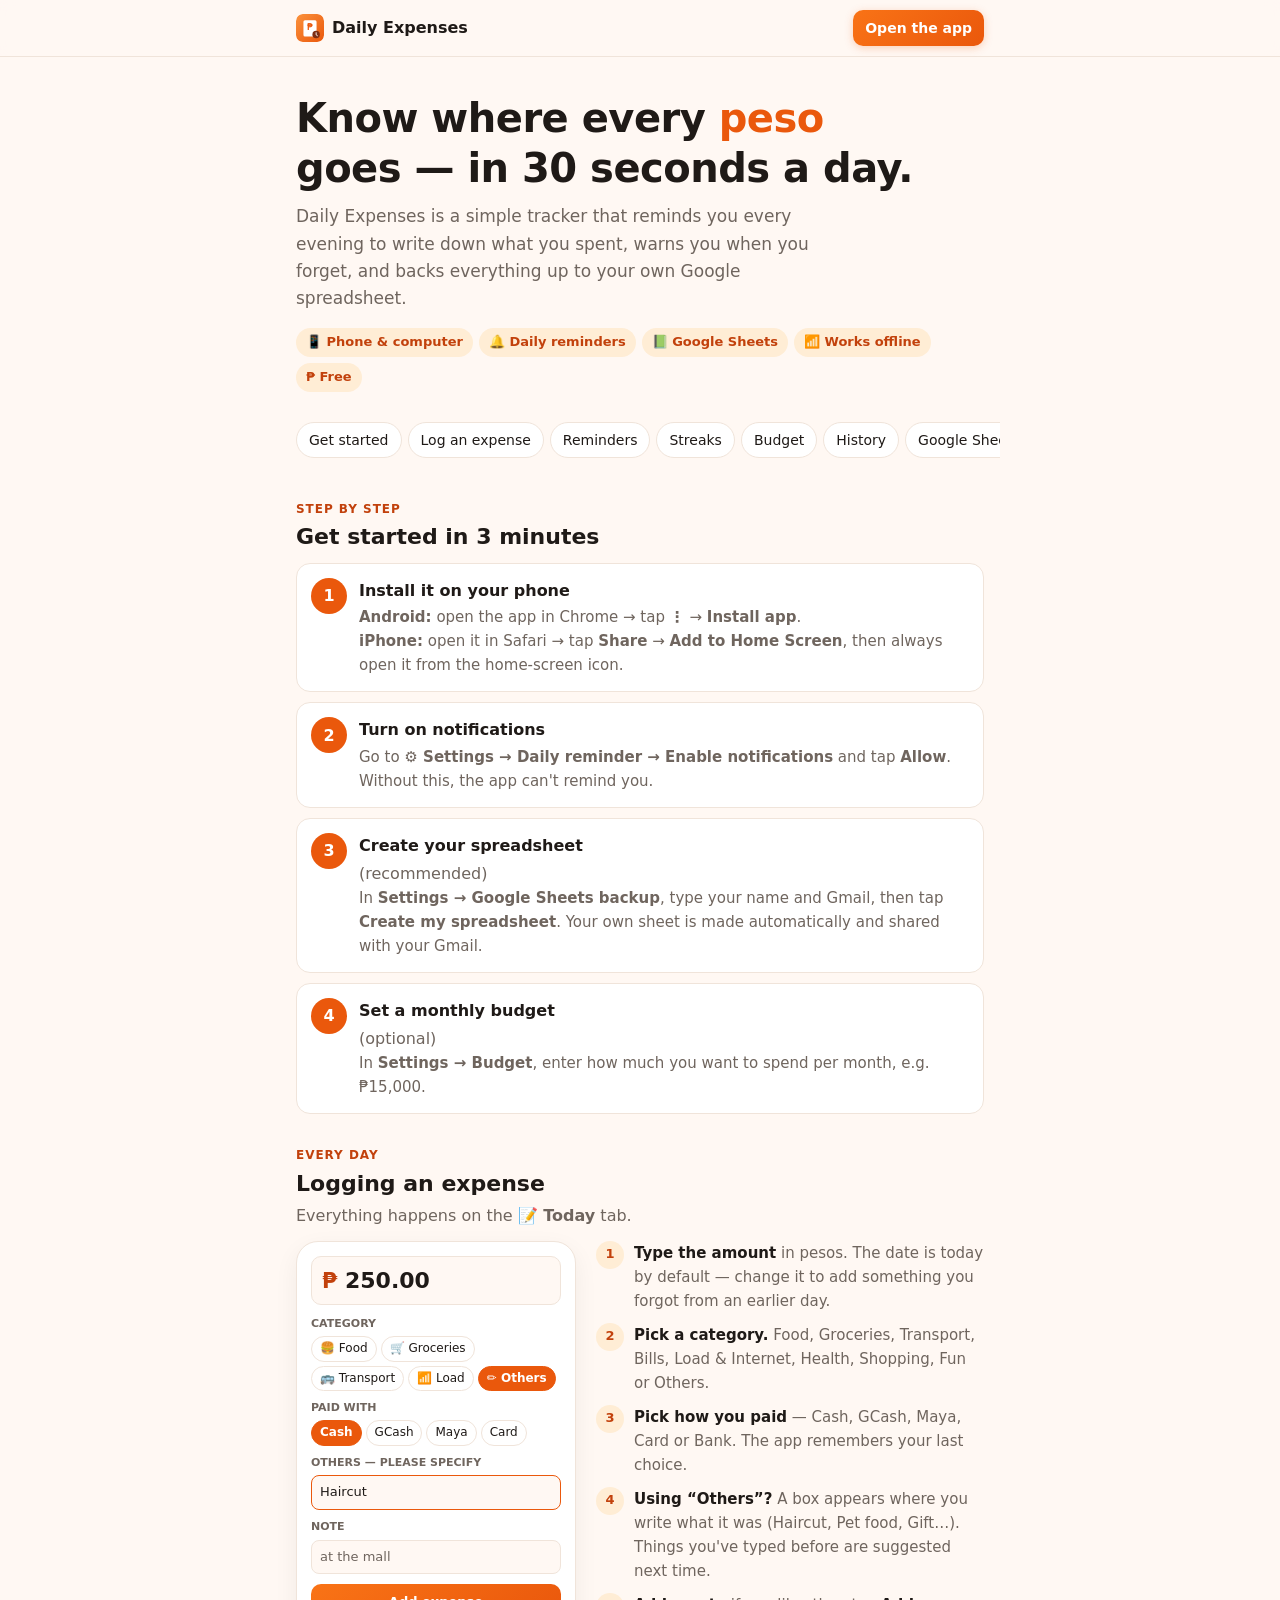
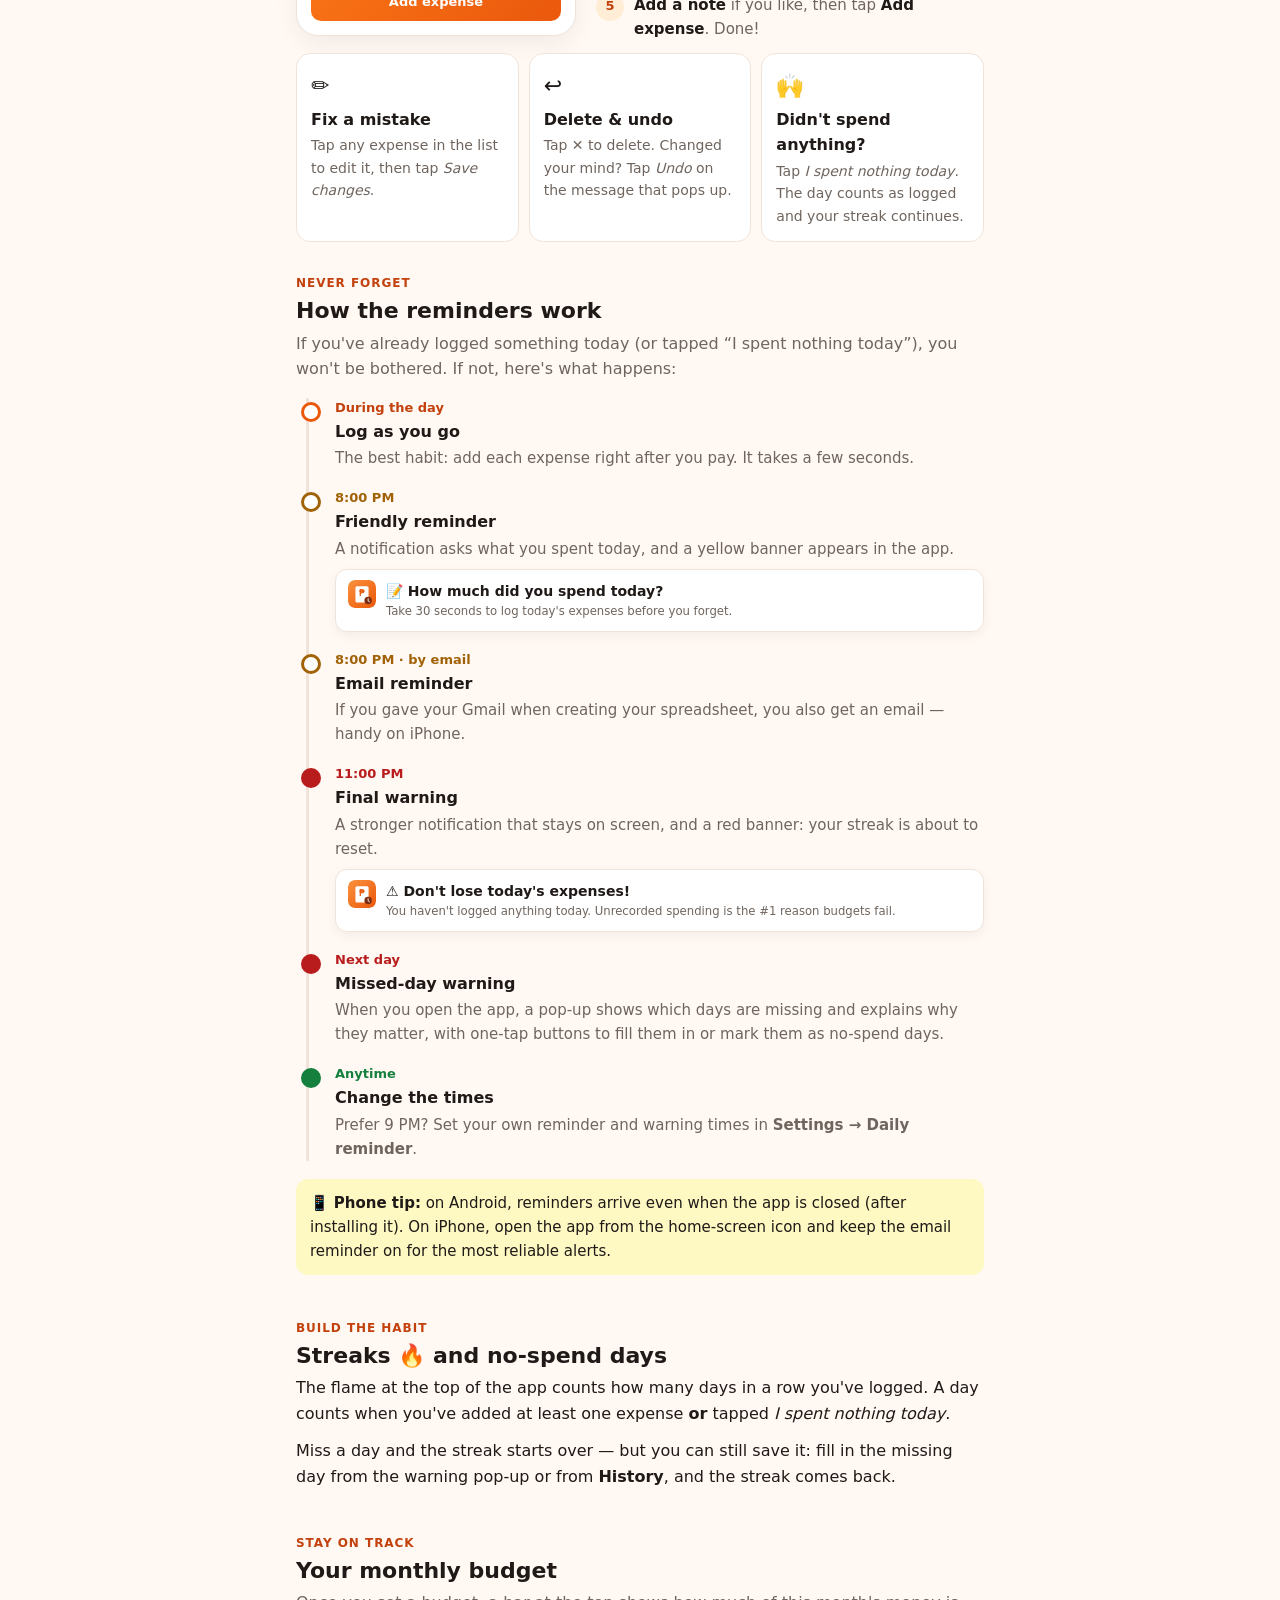
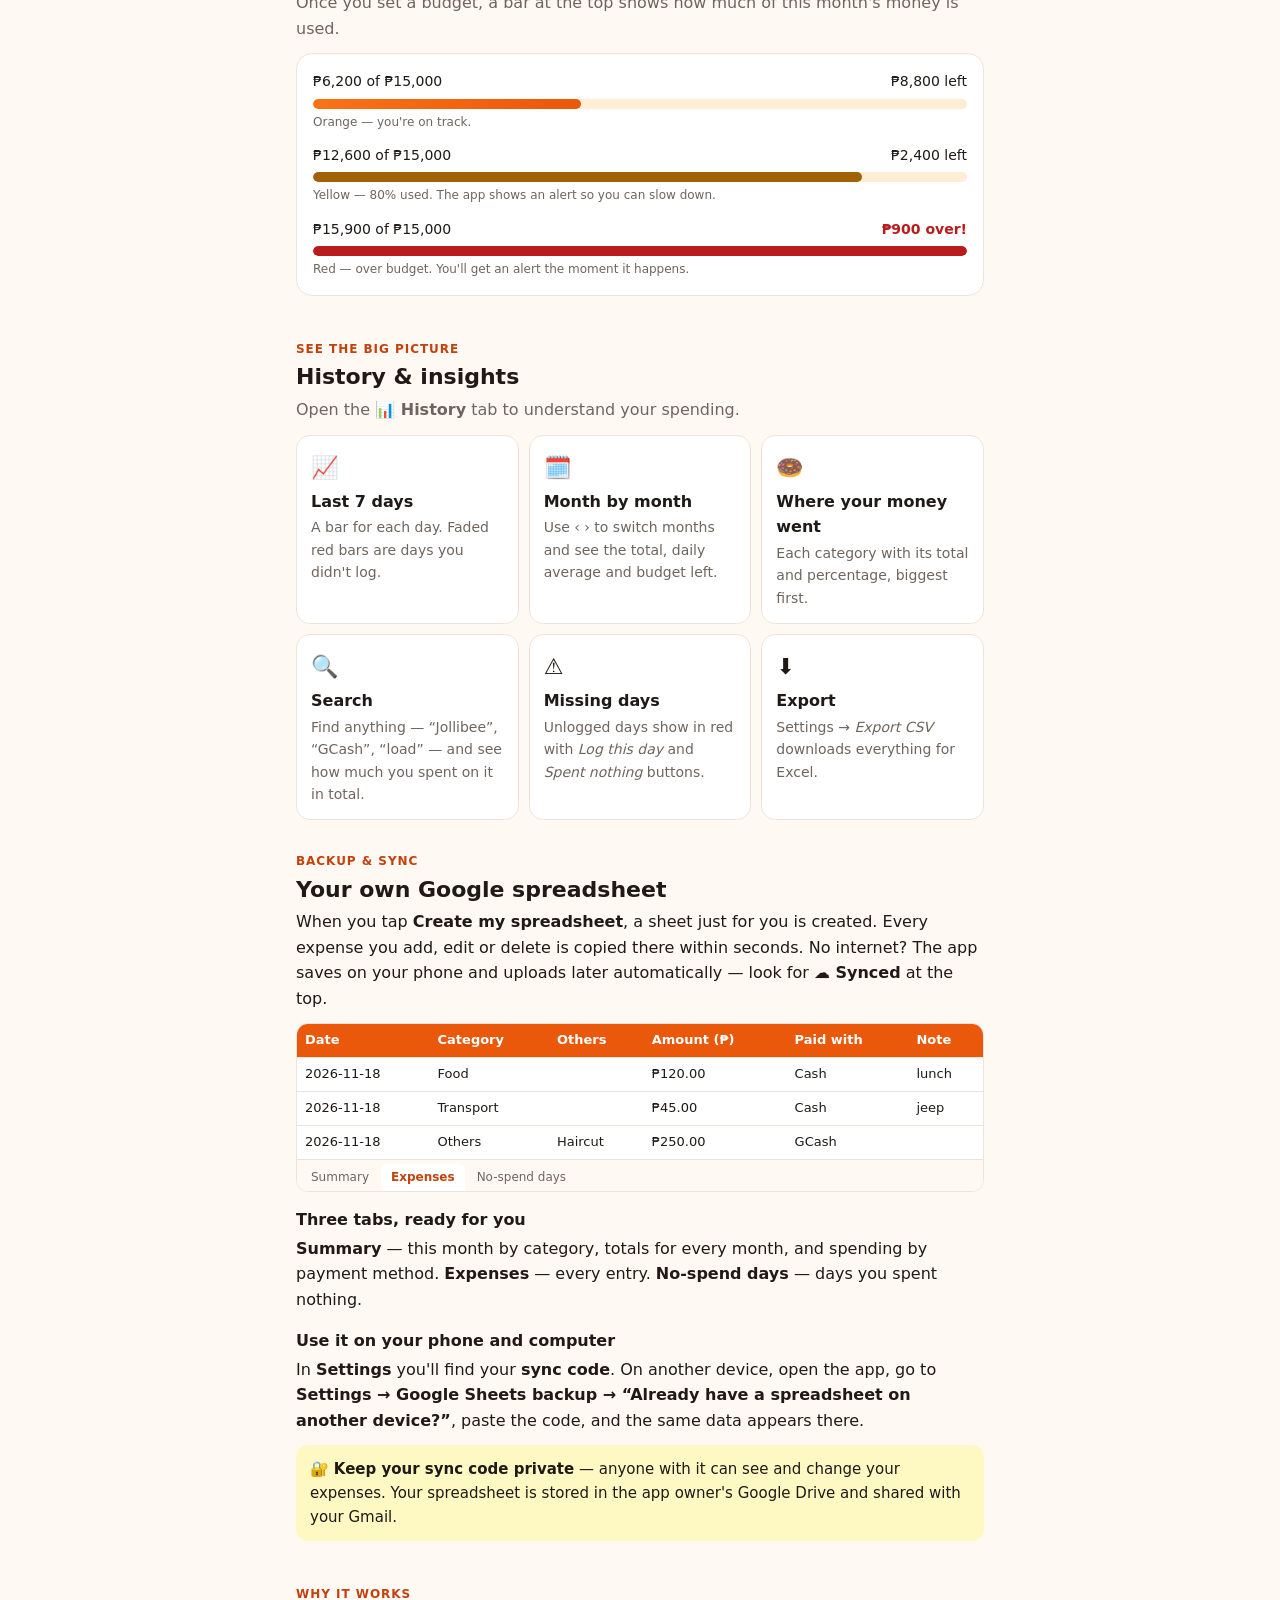
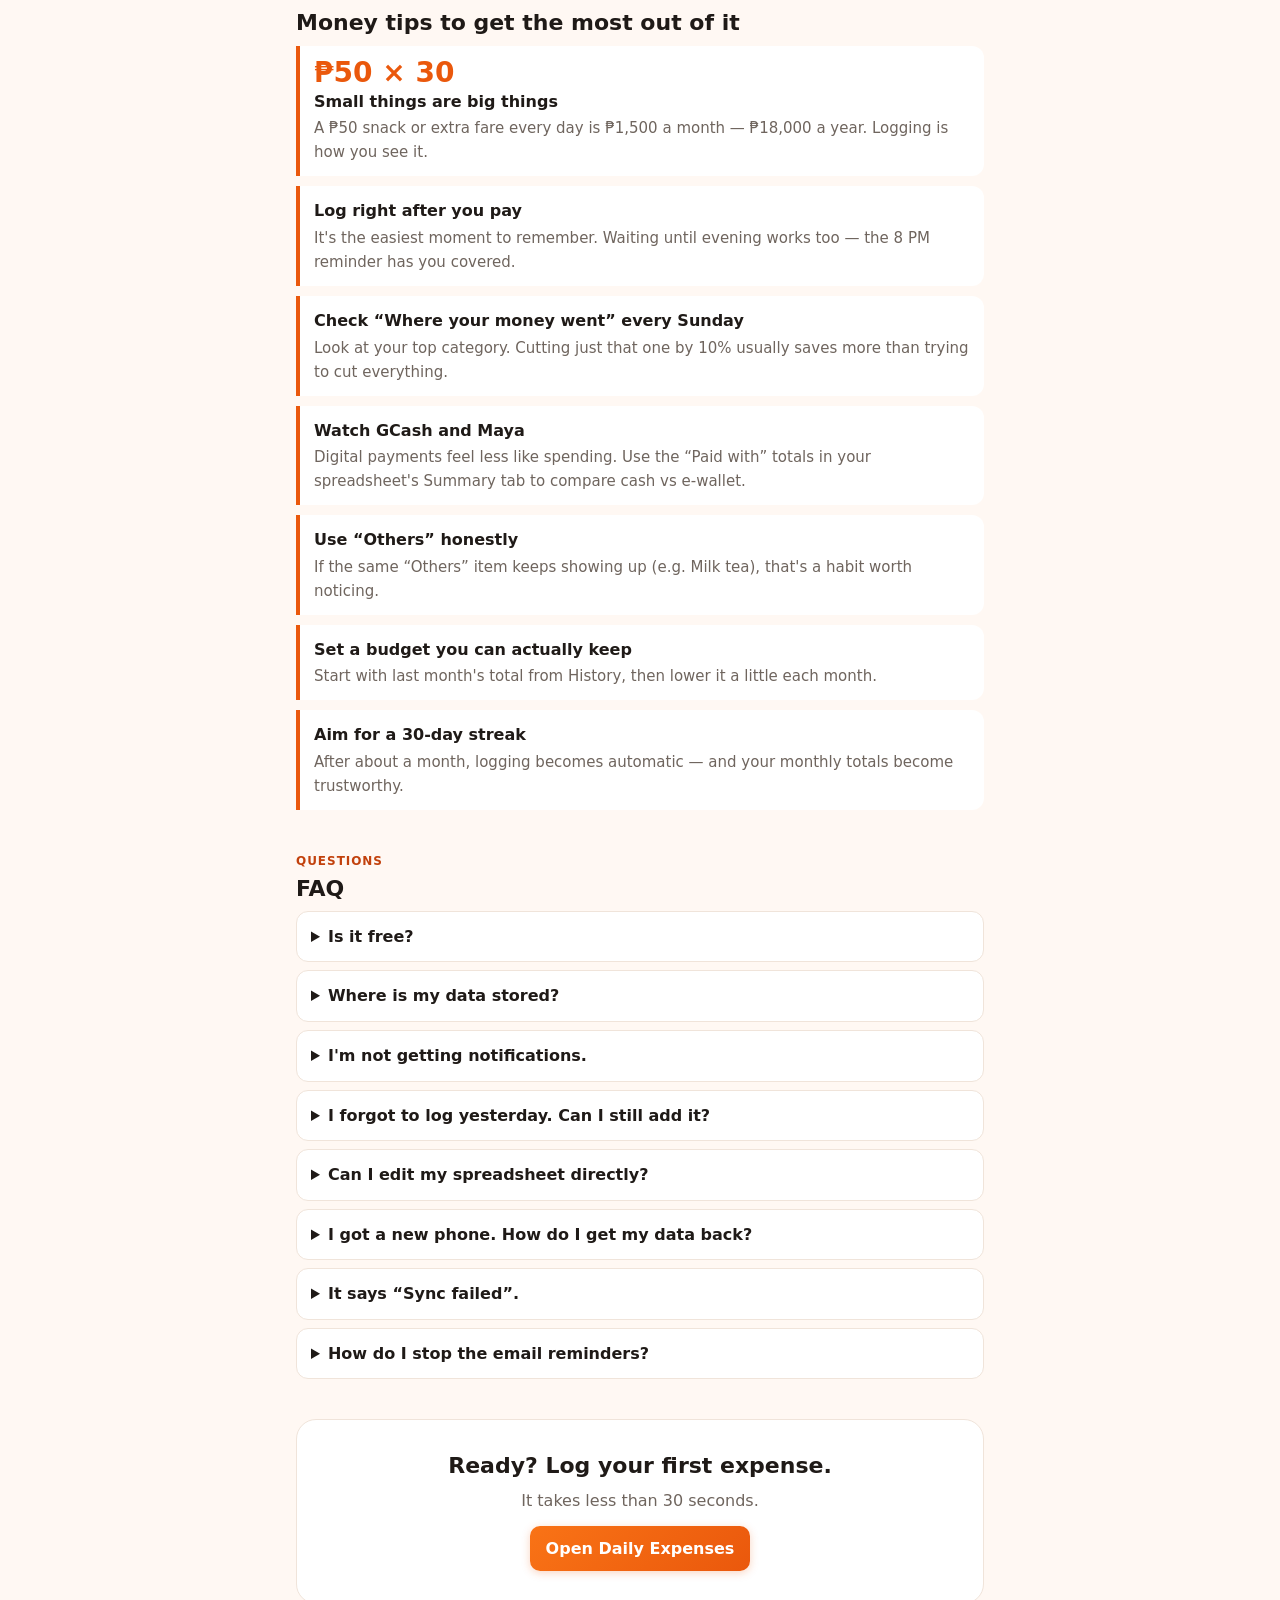
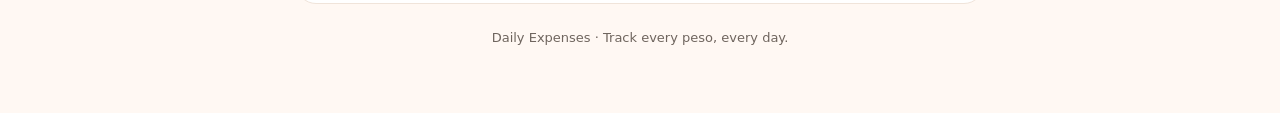
==== guide.html @ 946c248a "Add 'How this app works' guide and link it from the app Co-Authored-By: Claude Opus 5.5 <noreply@ant" ====
<!doctype html>
<html lang="en">
<head>
<meta charset="utf-8">
<meta name="viewport" content="width=device-width, initial-scale=1, viewport-fit=cover">
<meta name="theme-color" content="#ea580c">
<title>How Daily Expenses Works</title>
<meta name="description" content="A simple guide to tracking your daily spending in pesos, with reminders, budgets and Google Sheets backup.">
<link rel="icon" href="icon.svg" type="image/svg+xml">
<link rel="manifest" href="manifest.webmanifest">
<style>
:root {
  --bg: #fff8f3; --card: #ffffff; --text: #1f1a17; --muted: #6f655e; --line: #f0e4da;
  --brand: #ea580c; --brand-2: #f97316; --brand-soft: #ffedd5; --brand-text: #c2410c;
  --warn: #a16207; --warn-soft: #fef9c3; --danger: #b91c1c; --danger-soft: #fee2e2; --ok: #15803d; --ok-soft: #dcfce7;
}
@media (prefers-color-scheme: dark) {
  :root {
    --bg: #15100c; --card: #201913; --text: #f5ede6; --muted: #a8998d; --line: #362a21;
    --brand: #f97316; --brand-2: #fb923c; --brand-soft: #3d2210; --brand-text: #fdba74;
    --warn: #facc15; --warn-soft: #3a300a; --danger: #f87171; --danger-soft: #3b1414; --ok: #4ade80; --ok-soft: #12301c;
  }
}
* { box-sizing: border-box; }
html { scroll-behavior: smooth; }
body { margin: 0; background: var(--bg); color: var(--text); font: 16px/1.6 system-ui, -apple-system, "Segoe UI", Roboto, sans-serif; }
.wrap { max-width: 720px; margin: 0 auto; padding: 0 16px 64px; }
a { color: var(--brand-text); }
h1, h2, h3 { line-height: 1.25; text-wrap: balance; }
h2 { font-size: 22px; margin: 0 0 6px; }
h3 { font-size: 16px; margin: 18px 0 6px; }
p { margin: 0 0 12px; }
.muted { color: var(--muted); }

/* top bar */
.bar { position: sticky; top: 0; z-index: 5; background: color-mix(in srgb, var(--bg) 88%, transparent);
  backdrop-filter: blur(8px); border-bottom: 1px solid var(--line); }
.bar .wrap { display: flex; align-items: center; justify-content: space-between; padding-top: 10px; padding-bottom: 10px; }
.brand { display: flex; align-items: center; gap: 8px; font-weight: 800; text-decoration: none; color: var(--text); }
.brand img { width: 28px; height: 28px; border-radius: 7px; }
.btn { display: inline-block; text-decoration: none; font-weight: 700; border-radius: 10px; padding: 10px 16px;
  background: linear-gradient(135deg, var(--brand-2), var(--brand)); color: #fff; box-shadow: 0 2px 8px rgba(234,88,12,.25); }
.btn.small { padding: 7px 12px; font-size: 14px; }

/* hero */
.hero { padding: 36px 0 12px; }
.hero h1 { font-size: clamp(28px, 7vw, 40px); margin: 0 0 10px; letter-spacing: -0.5px; }
.hero h1 span { color: var(--brand); }
.hero p { font-size: 17px; color: var(--muted); max-width: 560px; }
.pills { display: flex; flex-wrap: wrap; gap: 6px; margin: 16px 0 4px; }
.pill { background: var(--brand-soft); color: var(--brand-text); font-size: 13px; font-weight: 600; padding: 4px 10px; border-radius: 999px; }

/* toc */
.toc { display: flex; gap: 6px; overflow-x: auto; padding: 14px 0; margin: 0 -16px; padding-left: 16px; padding-right: 16px; scrollbar-width: none; }
.toc a { flex: none; text-decoration: none; font-size: 14px; color: var(--text); border: 1px solid var(--line); background: var(--card); padding: 6px 12px; border-radius: 999px; }

section { padding: 28px 0 4px; scroll-margin-top: 60px; }
.eyebrow { font-size: 12px; font-weight: 700; letter-spacing: .08em; text-transform: uppercase; color: var(--brand-text); margin-bottom: 4px; }
.card { background: var(--card); border: 1px solid var(--line); border-radius: 16px; padding: 16px; margin: 12px 0; }

/* steps */
.steps { display: grid; gap: 10px; counter-reset: s; margin-top: 12px; }
.step { display: grid; grid-template-columns: 36px 1fr; gap: 12px; background: var(--card); border: 1px solid var(--line); border-radius: 14px; padding: 14px; }
.step::before { counter-increment: s; content: counter(s); width: 36px; height: 36px; border-radius: 50%; display: grid; place-items: center;
  background: var(--brand); color: #fff; font-weight: 800; }
.step > div > b:first-child { display: block; margin-bottom: 2px; }
.step p { margin: 0; font-size: 15px; color: var(--muted); }

/* phone mock */
.demo { display: grid; grid-template-columns: minmax(0, 280px) 1fr; gap: 20px; align-items: start; margin-top: 12px; }
@media (max-width: 620px) { .demo { grid-template-columns: 1fr; } }
.phone { background: var(--card); border: 1px solid var(--line); border-radius: 22px; padding: 14px; font-size: 13px; box-shadow: 0 8px 24px rgba(0,0,0,.06); }
.phone .amt { font-size: 22px; font-weight: 800; border: 1px solid var(--line); border-radius: 10px; padding: 6px 10px; margin-bottom: 10px; background: var(--bg); }
.phone .amt span { color: var(--brand-text); }
.phone .lbl { font-size: 11px; font-weight: 700; color: var(--muted); margin: 8px 0 4px; }
.chips { display: flex; flex-wrap: wrap; gap: 4px; }
.chip { border: 1px solid var(--line); border-radius: 999px; padding: 2px 8px; font-size: 12px; }
.chip.on { background: var(--brand); color: #fff; border-color: var(--brand); font-weight: 600; }
.phone .field { border: 1px solid var(--brand); border-radius: 8px; padding: 6px 8px; background: var(--bg); }
.phone .field.plain { border-color: var(--line); color: var(--muted); }
.phone .add { margin-top: 10px; text-align: center; border-radius: 10px; padding: 8px; color: #fff; font-weight: 700;
  background: linear-gradient(135deg, var(--brand-2), var(--brand)); }
.callouts { display: grid; gap: 10px; }
.callout { display: grid; grid-template-columns: 28px 1fr; gap: 10px; font-size: 15px; }
.callout .n { width: 28px; height: 28px; border-radius: 50%; background: var(--brand-soft); color: var(--brand-text); font-weight: 800; display: grid; place-items: center; font-size: 13px; }
.callout p { margin: 0; color: var(--muted); }
.callout b { color: var(--text); }

/* timeline */
.timeline { position: relative; margin: 16px 0 0 10px; padding-left: 26px; border-left: 3px solid var(--line); }
.tl { position: relative; margin-bottom: 18px; }
.tl::before { content: ""; position: absolute; left: -34px; top: 4px; width: 14px; height: 14px; border-radius: 50%; background: var(--card); border: 3px solid var(--brand); }
.tl.warn::before { border-color: var(--warn); }
.tl.danger::before { border-color: var(--danger); background: var(--danger); }
.tl.ok::before { border-color: var(--ok); background: var(--ok); }
.tl .time { font-size: 13px; font-weight: 800; color: var(--brand-text); }
.tl.warn .time { color: var(--warn); } .tl.danger .time { color: var(--danger); } .tl.ok .time { color: var(--ok); }
.tl > b { display: block; }
.tl p { margin: 2px 0 0; font-size: 15px; color: var(--muted); }
.notif { margin-top: 8px; background: var(--card); border: 1px solid var(--line); border-radius: 12px; padding: 10px 12px; font-size: 14px; display: grid; grid-template-columns: 28px 1fr; gap: 10px; box-shadow: 0 4px 12px rgba(0,0,0,.05); }
.notif img { width: 28px; height: 28px; border-radius: 7px; }
.notif small { color: var(--muted); display: block; }

/* feature grid */
.grid { display: grid; grid-template-columns: repeat(auto-fit, minmax(200px, 1fr)); gap: 10px; margin-top: 12px; }
.feat { background: var(--card); border: 1px solid var(--line); border-radius: 14px; padding: 14px; }
.feat .ic { font-size: 22px; }
.feat > b { display: block; margin: 4px 0 2px; }
.feat p { margin: 0; font-size: 14px; color: var(--muted); }

/* budget meter */
.meter { height: 10px; background: var(--brand-soft); border-radius: 999px; overflow: hidden; margin: 6px 0 4px; }
.meter i { display: block; height: 100%; border-radius: 999px; }
.mrow { font-size: 14px; display: flex; justify-content: space-between; }
.mrow + .meter + .mcap { font-size: 12px; color: var(--muted); margin-bottom: 12px; }

/* sheets */
.sheet { border: 1px solid var(--line); border-radius: 12px; overflow: hidden; font-size: 13px; background: var(--card); margin-top: 12px; }
.sheet table { width: 100%; border-collapse: collapse; }
.sheet th { background: var(--brand); color: #fff; text-align: left; padding: 6px 8px; font-weight: 700; }
.sheet td { border-top: 1px solid var(--line); padding: 6px 8px; font-variant-numeric: tabular-nums; }
.sheet .tabs { display: flex; gap: 2px; background: var(--bg); padding: 4px 4px 0; border-top: 1px solid var(--line); }
.sheet .tabs span { padding: 4px 10px; font-size: 12px; border-radius: 6px 6px 0 0; color: var(--muted); }
.sheet .tabs span.on { background: var(--card); color: var(--brand-text); font-weight: 700; }
.scroll { overflow-x: auto; }

/* insights */
.insight { border-left: 4px solid var(--brand); background: var(--card); border-radius: 0 12px 12px 0; padding: 12px 14px; margin: 10px 0; }
.insight > b { display: block; }
.insight p { margin: 2px 0 0; color: var(--muted); font-size: 15px; }
.stat { font-size: 28px; font-weight: 800; color: var(--brand); line-height: 1.1; }

/* faq */
details { background: var(--card); border: 1px solid var(--line); border-radius: 12px; padding: 12px 14px; margin: 8px 0; }
summary { cursor: pointer; font-weight: 600; }
details p { margin: 8px 0 0; color: var(--muted); font-size: 15px; }

.note { background: var(--warn-soft); color: var(--text); border-radius: 12px; padding: 12px 14px; font-size: 15px; margin: 12px 0; }
.cta { text-align: center; padding: 32px 16px; margin-top: 28px; background: var(--card); border: 1px solid var(--line); border-radius: 20px; }
.cta h2 { margin-bottom: 8px; }
footer { text-align: center; font-size: 13px; color: var(--muted); padding-top: 24px; }
</style>
</head>
<body>

<div class="bar"><div class="wrap">
  <a class="brand" href="./"><img src="icon.svg" alt="">Daily Expenses</a>
  <a class="btn small" href="./">Open the app</a>
</div></div>

<main class="wrap">
  <div class="hero">
    <h1>Know where every <span>peso</span> goes — in 30 seconds a day.</h1>
    <p>Daily Expenses is a simple tracker that reminds you every evening to write down what you spent, warns you when you forget, and backs everything up to your own Google spreadsheet.</p>
    <div class="pills"><span class="pill">📱 Phone &amp; computer</span><span class="pill">🔔 Daily reminders</span><span class="pill">📗 Google Sheets</span><span class="pill">📶 Works offline</span><span class="pill">₱ Free</span></div>
  </div>

  <nav class="toc" aria-label="On this page">
    <a href="#start">Get started</a><a href="#log">Log an expense</a><a href="#reminders">Reminders</a>
    <a href="#streak">Streaks</a><a href="#budget">Budget</a><a href="#history">History</a>
    <a href="#sheets">Google Sheets</a><a href="#insights">Money tips</a><a href="#faq">FAQ</a>
  </nav>

  <!-- START -->
  <section id="start">
    <div class="eyebrow">Step by step</div>
    <h2>Get started in 3 minutes</h2>
    <div class="steps">
      <div class="step"><div><b>Install it on your phone</b>
        <p><b>Android:</b> open the app in Chrome → tap <b>⋮</b> → <b>Install app</b>.<br>
        <b>iPhone:</b> open it in Safari → tap <b>Share</b> → <b>Add to Home Screen</b>, then always open it from the home-screen icon.</p></div></div>
      <div class="step"><div><b>Turn on notifications</b>
        <p>Go to <b>⚙️ Settings → Daily reminder → Enable notifications</b> and tap <b>Allow</b>. Without this, the app can't remind you.</p></div></div>
      <div class="step"><div><b>Create your spreadsheet</b> <span class="muted">(recommended)</span>
        <p>In <b>Settings → Google Sheets backup</b>, type your name and Gmail, then tap <b>Create my spreadsheet</b>. Your own sheet is made automatically and shared with your Gmail.</p></div></div>
      <div class="step"><div><b>Set a monthly budget</b> <span class="muted">(optional)</span>
        <p>In <b>Settings → Budget</b>, enter how much you want to spend per month, e.g. ₱15,000.</p></div></div>
    </div>
  </section>

  <!-- LOG -->
  <section id="log">
    <div class="eyebrow">Every day</div>
    <h2>Logging an expense</h2>
    <p class="muted">Everything happens on the <b>📝 Today</b> tab.</p>
    <div class="demo">
      <div class="phone" aria-hidden="true">
        <div class="amt"><span>₱</span> 250.00</div>
        <div class="lbl">CATEGORY</div>
        <div class="chips"><span class="chip">🍔 Food</span><span class="chip">🛒 Groceries</span><span class="chip">🚌 Transport</span><span class="chip">📶 Load</span><span class="chip on">✏️ Others</span></div>
        <div class="lbl">PAID WITH</div>
        <div class="chips"><span class="chip on">Cash</span><span class="chip">GCash</span><span class="chip">Maya</span><span class="chip">Card</span></div>
        <div class="lbl">OTHERS — PLEASE SPECIFY</div>
        <div class="field">Haircut</div>
        <div class="lbl">NOTE</div>
        <div class="field plain">at the mall</div>
        <div class="add">Add expense</div>
      </div>
      <div class="callouts">
        <div class="callout"><span class="n">1</span><p><b>Type the amount</b> in pesos. The date is today by default — change it to add something you forgot from an earlier day.</p></div>
        <div class="callout"><span class="n">2</span><p><b>Pick a category.</b> Food, Groceries, Transport, Bills, Load &amp; Internet, Health, Shopping, Fun or Others.</p></div>
        <div class="callout"><span class="n">3</span><p><b>Pick how you paid</b> — Cash, GCash, Maya, Card or Bank. The app remembers your last choice.</p></div>
        <div class="callout"><span class="n">4</span><p><b>Using “Others”?</b> A box appears where you write what it was (Haircut, Pet food, Gift…). Things you've typed before are suggested next time.</p></div>
        <div class="callout"><span class="n">5</span><p><b>Add a note</b> if you like, then tap <b>Add expense</b>. Done!</p></div>
      </div>
    </div>
    <div class="grid">
      <div class="feat"><div class="ic">✏️</div><b>Fix a mistake</b><p>Tap any expense in the list to edit it, then tap <i>Save changes</i>.</p></div>
      <div class="feat"><div class="ic">↩️</div><b>Delete &amp; undo</b><p>Tap ✕ to delete. Changed your mind? Tap <i>Undo</i> on the message that pops up.</p></div>
      <div class="feat"><div class="ic">🙌</div><b>Didn't spend anything?</b><p>Tap <i>I spent nothing today</i>. The day counts as logged and your streak continues.</p></div>
    </div>
  </section>

  <!-- REMINDERS -->
  <section id="reminders">
    <div class="eyebrow">Never forget</div>
    <h2>How the reminders work</h2>
    <p class="muted">If you've already logged something today (or tapped “I spent nothing today”), you won't be bothered. If not, here's what happens:</p>
    <div class="timeline">
      <div class="tl"><div class="time">During the day</div><b>Log as you go</b><p>The best habit: add each expense right after you pay. It takes a few seconds.</p></div>
      <div class="tl warn"><div class="time">8:00 PM</div><b>Friendly reminder</b><p>A notification asks what you spent today, and a yellow banner appears in the app.</p>
        <div class="notif"><img src="icon.svg" alt=""><div><b>📝 How much did you spend today?</b><small>Take 30 seconds to log today's expenses before you forget.</small></div></div></div>
      <div class="tl warn"><div class="time">8:00 PM · by email</div><b>Email reminder</b><p>If you gave your Gmail when creating your spreadsheet, you also get an email — handy on iPhone.</p></div>
      <div class="tl danger"><div class="time">11:00 PM</div><b>Final warning</b><p>A stronger notification that stays on screen, and a red banner: your streak is about to reset.</p>
        <div class="notif"><img src="icon.svg" alt=""><div><b>⚠️ Don't lose today's expenses!</b><small>You haven't logged anything today. Unrecorded spending is the #1 reason budgets fail.</small></div></div></div>
      <div class="tl danger"><div class="time">Next day</div><b>Missed-day warning</b><p>When you open the app, a pop-up shows which days are missing and explains why they matter, with one-tap buttons to fill them in or mark them as no-spend days.</p></div>
      <div class="tl ok"><div class="time">Anytime</div><b>Change the times</b><p>Prefer 9 PM? Set your own reminder and warning times in <b>Settings → Daily reminder</b>.</p></div>
    </div>
    <div class="note">📱 <b>Phone tip:</b> on Android, reminders arrive even when the app is closed (after installing it). On iPhone, open the app from the home-screen icon and keep the email reminder on for the most reliable alerts.</div>
  </section>

  <!-- STREAK -->
  <section id="streak">
    <div class="eyebrow">Build the habit</div>
    <h2>Streaks 🔥 and no-spend days</h2>
    <p>The flame at the top of the app counts how many days in a row you've logged. A day counts when you've added at least one expense <b>or</b> tapped <i>I spent nothing today</i>.</p>
    <p>Miss a day and the streak starts over — but you can still save it: fill in the missing day from the warning pop-up or from <b>History</b>, and the streak comes back.</p>
  </section>

  <!-- BUDGET -->
  <section id="budget">
    <div class="eyebrow">Stay on track</div>
    <h2>Your monthly budget</h2>
    <p class="muted">Once you set a budget, a bar at the top shows how much of this month's money is used.</p>
    <div class="card">
      <div class="mrow"><span>₱6,200 of ₱15,000</span><span>₱8,800 left</span></div>
      <div class="meter"><i style="width:41%;background:linear-gradient(90deg,var(--brand-2),var(--brand))"></i></div>
      <div class="mcap">Orange — you're on track.</div>
      <div class="mrow"><span>₱12,600 of ₱15,000</span><span>₱2,400 left</span></div>
      <div class="meter"><i style="width:84%;background:var(--warn)"></i></div>
      <div class="mcap">Yellow — 80% used. The app shows an alert so you can slow down.</div>
      <div class="mrow"><span>₱15,900 of ₱15,000</span><span style="color:var(--danger);font-weight:700">₱900 over!</span></div>
      <div class="meter"><i style="width:100%;background:var(--danger)"></i></div>
      <div class="mcap" style="margin-bottom:0">Red — over budget. You'll get an alert the moment it happens.</div>
    </div>
  </section>

  <!-- HISTORY -->
  <section id="history">
    <div class="eyebrow">See the big picture</div>
    <h2>History &amp; insights</h2>
    <p class="muted">Open the <b>📊 History</b> tab to understand your spending.</p>
    <div class="grid">
      <div class="feat"><div class="ic">📈</div><b>Last 7 days</b><p>A bar for each day. Faded red bars are days you didn't log.</p></div>
      <div class="feat"><div class="ic">🗓️</div><b>Month by month</b><p>Use ‹ › to switch months and see the total, daily average and budget left.</p></div>
      <div class="feat"><div class="ic">🍩</div><b>Where your money went</b><p>Each category with its total and percentage, biggest first.</p></div>
      <div class="feat"><div class="ic">🔍</div><b>Search</b><p>Find anything — “Jollibee”, “GCash”, “load” — and see how much you spent on it in total.</p></div>
      <div class="feat"><div class="ic">⚠️</div><b>Missing days</b><p>Unlogged days show in red with <i>Log this day</i> and <i>Spent nothing</i> buttons.</p></div>
      <div class="feat"><div class="ic">⬇️</div><b>Export</b><p>Settings → <i>Export CSV</i> downloads everything for Excel.</p></div>
    </div>
  </section>

  <!-- SHEETS -->
  <section id="sheets">
    <div class="eyebrow">Backup &amp; sync</div>
    <h2>Your own Google spreadsheet</h2>
    <p>When you tap <b>Create my spreadsheet</b>, a sheet just for you is created. Every expense you add, edit or delete is copied there within seconds. No internet? The app saves on your phone and uploads later automatically — look for <b>☁️ Synced</b> at the top.</p>
    <div class="sheet scroll" aria-hidden="true">
      <table>
        <tr><th>Date</th><th>Category</th><th>Others</th><th>Amount (₱)</th><th>Paid with</th><th>Note</th></tr>
        <tr><td>2026-11-18</td><td>Food</td><td></td><td>₱120.00</td><td>Cash</td><td>lunch</td></tr>
        <tr><td>2026-11-18</td><td>Transport</td><td></td><td>₱45.00</td><td>Cash</td><td>jeep</td></tr>
        <tr><td>2026-11-18</td><td>Others</td><td>Haircut</td><td>₱250.00</td><td>GCash</td><td></td></tr>
      </table>
      <div class="tabs"><span>Summary</span><span class="on">Expenses</span><span>No-spend days</span></div>
    </div>
    <h3>Three tabs, ready for you</h3>
    <p><b>Summary</b> — this month by category, totals for every month, and spending by payment method. <b>Expenses</b> — every entry. <b>No-spend days</b> — days you spent nothing.</p>
    <h3>Use it on your phone and computer</h3>
    <p>In <b>Settings</b> you'll find your <b>sync code</b>. On another device, open the app, go to <b>Settings → Google Sheets backup → “Already have a spreadsheet on another device?”</b>, paste the code, and the same data appears there.</p>
    <div class="note">🔐 <b>Keep your sync code private</b> — anyone with it can see and change your expenses. Your spreadsheet is stored in the app owner's Google Drive and shared with your Gmail.</div>
  </section>

  <!-- INSIGHTS -->
  <section id="insights">
    <div class="eyebrow">Why it works</div>
    <h2>Money tips to get the most out of it</h2>
    <div class="insight"><div class="stat">₱50 × 30</div><b>Small things are big things</b><p>A ₱50 snack or extra fare every day is ₱1,500 a month — ₱18,000 a year. Logging is how you see it.</p></div>
    <div class="insight"><b>Log right after you pay</b><p>It's the easiest moment to remember. Waiting until evening works too — the 8 PM reminder has you covered.</p></div>
    <div class="insight"><b>Check “Where your money went” every Sunday</b><p>Look at your top category. Cutting just that one by 10% usually saves more than trying to cut everything.</p></div>
    <div class="insight"><b>Watch GCash and Maya</b><p>Digital payments feel less like spending. Use the “Paid with” totals in your spreadsheet's Summary tab to compare cash vs e-wallet.</p></div>
    <div class="insight"><b>Use “Others” honestly</b><p>If the same “Others” item keeps showing up (e.g. Milk tea), that's a habit worth noticing.</p></div>
    <div class="insight"><b>Set a budget you can actually keep</b><p>Start with last month's total from History, then lower it a little each month.</p></div>
    <div class="insight"><b>Aim for a 30-day streak</b><p>After about a month, logging becomes automatic — and your monthly totals become trustworthy.</p></div>
  </section>

  <!-- FAQ -->
  <section id="faq">
    <div class="eyebrow">Questions</div>
    <h2>FAQ</h2>
    <details><summary>Is it free?</summary><p>Yes. There are no ads and no payments.</p></details>
    <details><summary>Where is my data stored?</summary><p>On your phone, inside the app. If you create a spreadsheet, a copy is also saved in Google Sheets (in the app owner's Google Drive, shared with your Gmail). Nothing is sold or shared with anyone else.</p></details>
    <details><summary>I'm not getting notifications.</summary><p>Check that you tapped <i>Enable notifications</i> in Settings and allowed them. On iPhone, notifications only work when the app is added to the Home Screen and opened from there. Also check your phone isn't in Do Not Disturb or battery-saver mode. Use <i>Send a test notification</i> in Settings to check.</p></details>
    <details><summary>I forgot to log yesterday. Can I still add it?</summary><p>Yes. Change the date above the category list before tapping <i>Add expense</i>, or tap <i>Log this day</i> in History or in the missed-day pop-up.</p></details>
    <details><summary>Can I edit my spreadsheet directly?</summary><p>Yes. Changes you make in the Expenses tab come back into the app the next time it syncs. Don't delete the hidden first column (ID) — it keeps the app and the sheet matched.</p></details>
    <details><summary>I got a new phone. How do I get my data back?</summary><p>Install the app on the new phone, go to Settings → Google Sheets backup → “Already have a spreadsheet on another device?”, and enter your sync code. Tip: save your sync code somewhere safe, e.g. in your notes.</p></details>
    <details><summary>It says “Sync failed”.</summary><p>Usually it's just no internet. Your entries are safe on your phone and will upload automatically when you're back online. You can also tap <i>Sync now</i> in Settings.</p></details>
    <details><summary>How do I stop the email reminders?</summary><p>Settings → Google Sheets backup → untick “Email me at 8 PM if I haven't logged that day”.</p></details>
  </section>

  <div class="cta">
    <h2>Ready? Log your first expense.</h2>
    <p class="muted">It takes less than 30 seconds.</p>
    <a class="btn" href="./">Open Daily Expenses</a>
  </div>

  <footer>Daily Expenses · Track every peso, every day.</footer>
</main>
</body>
</html>
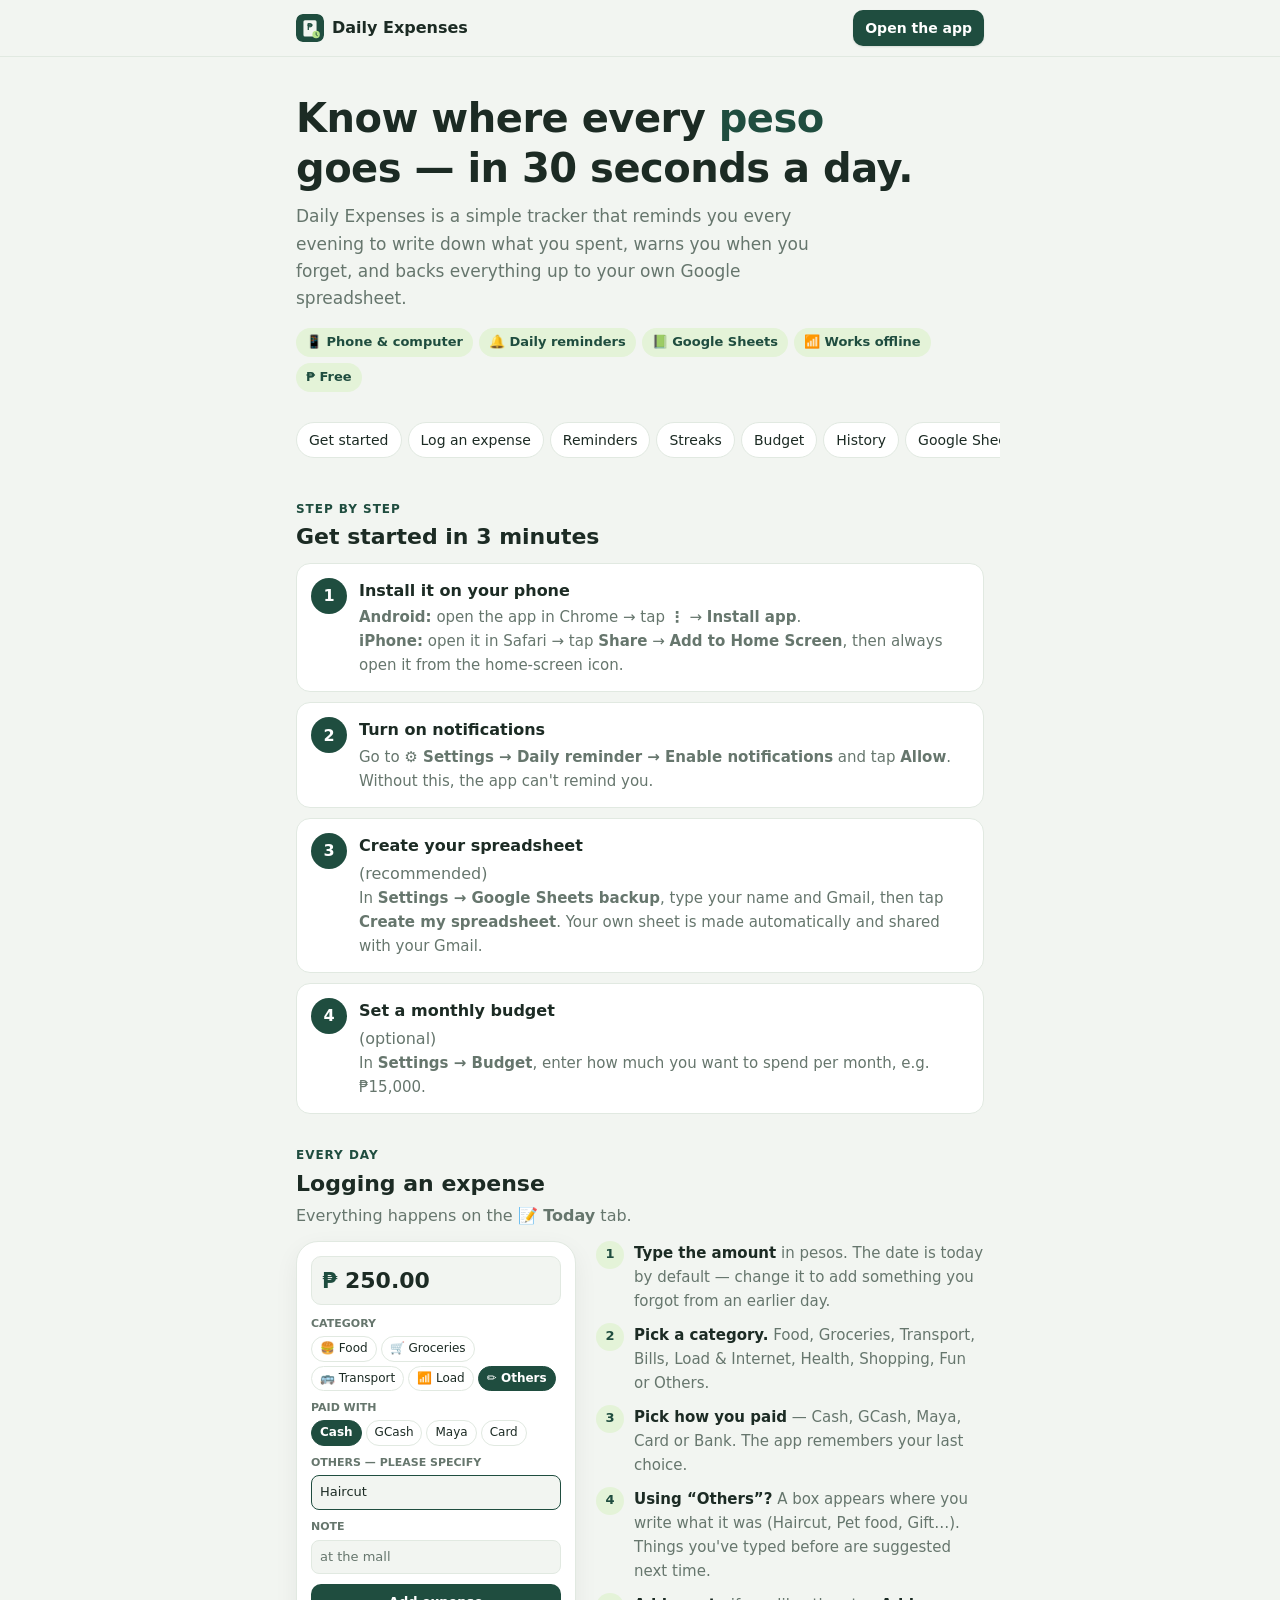
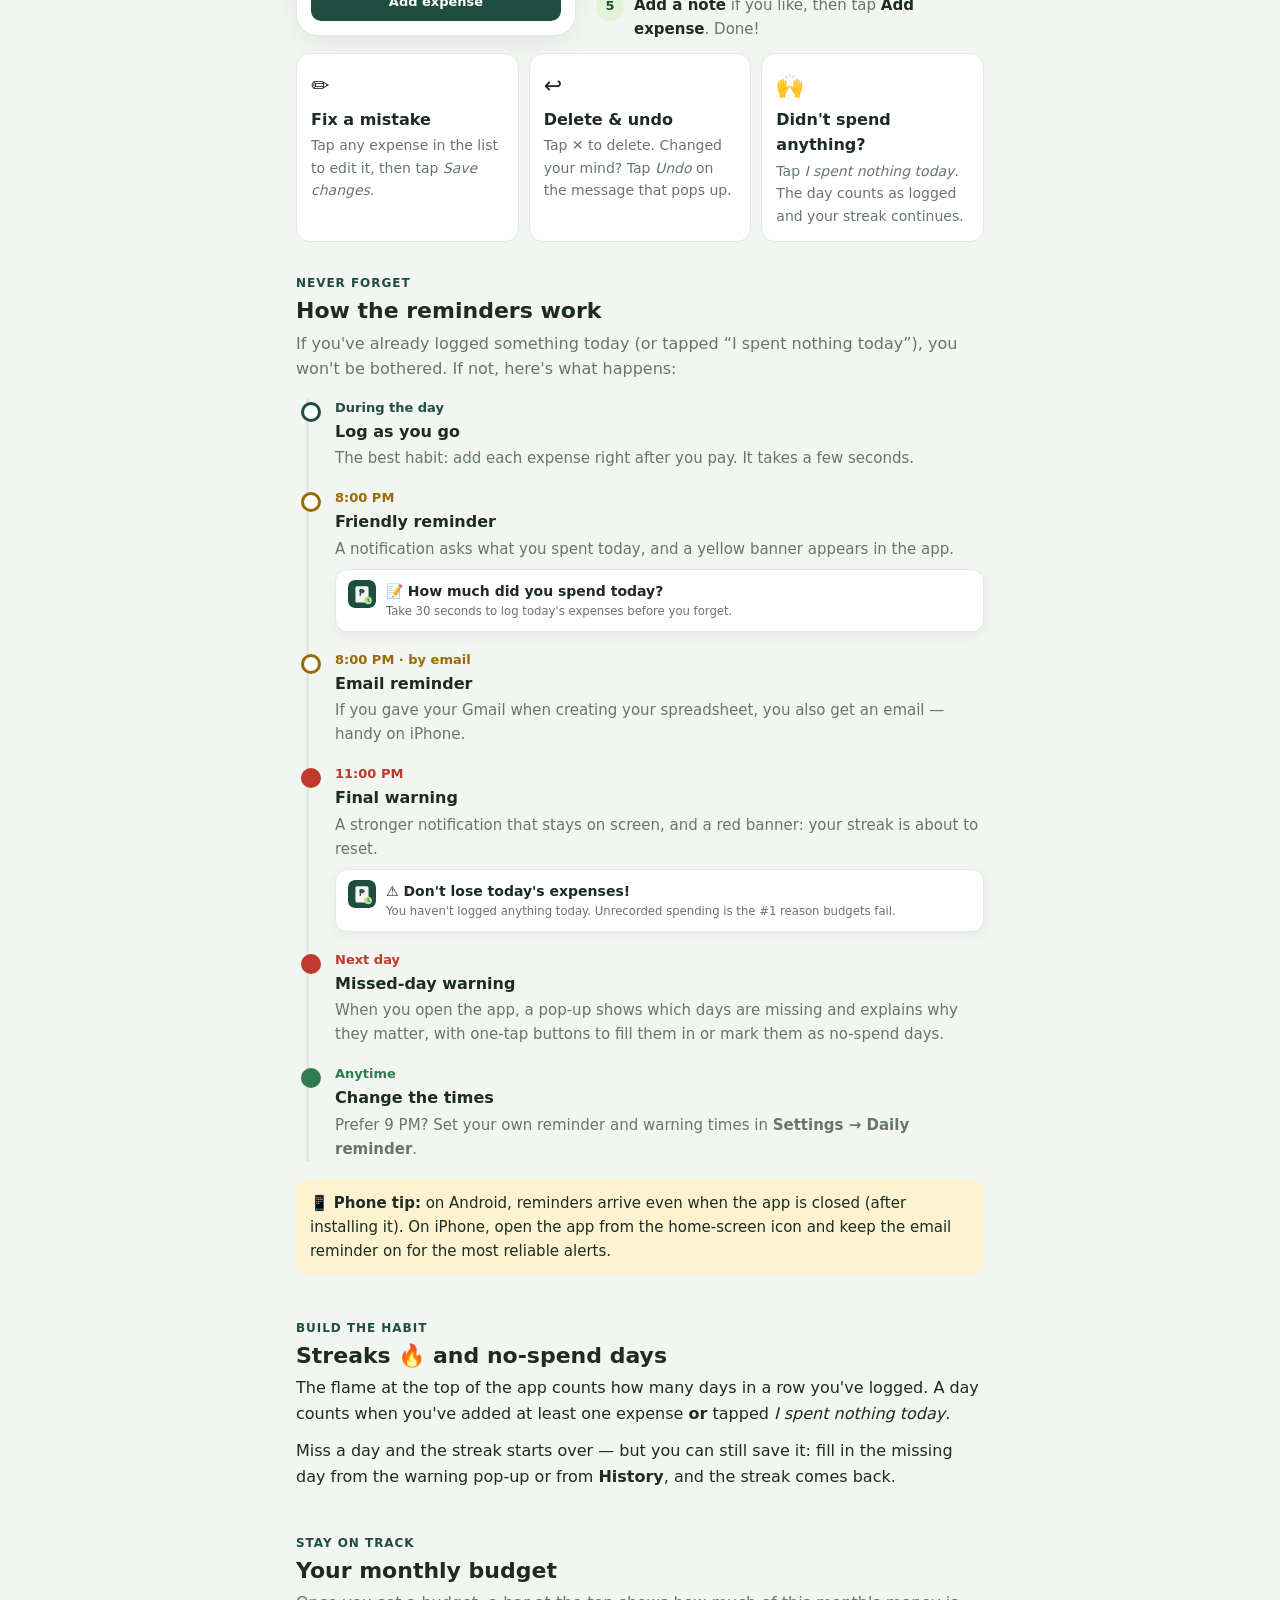
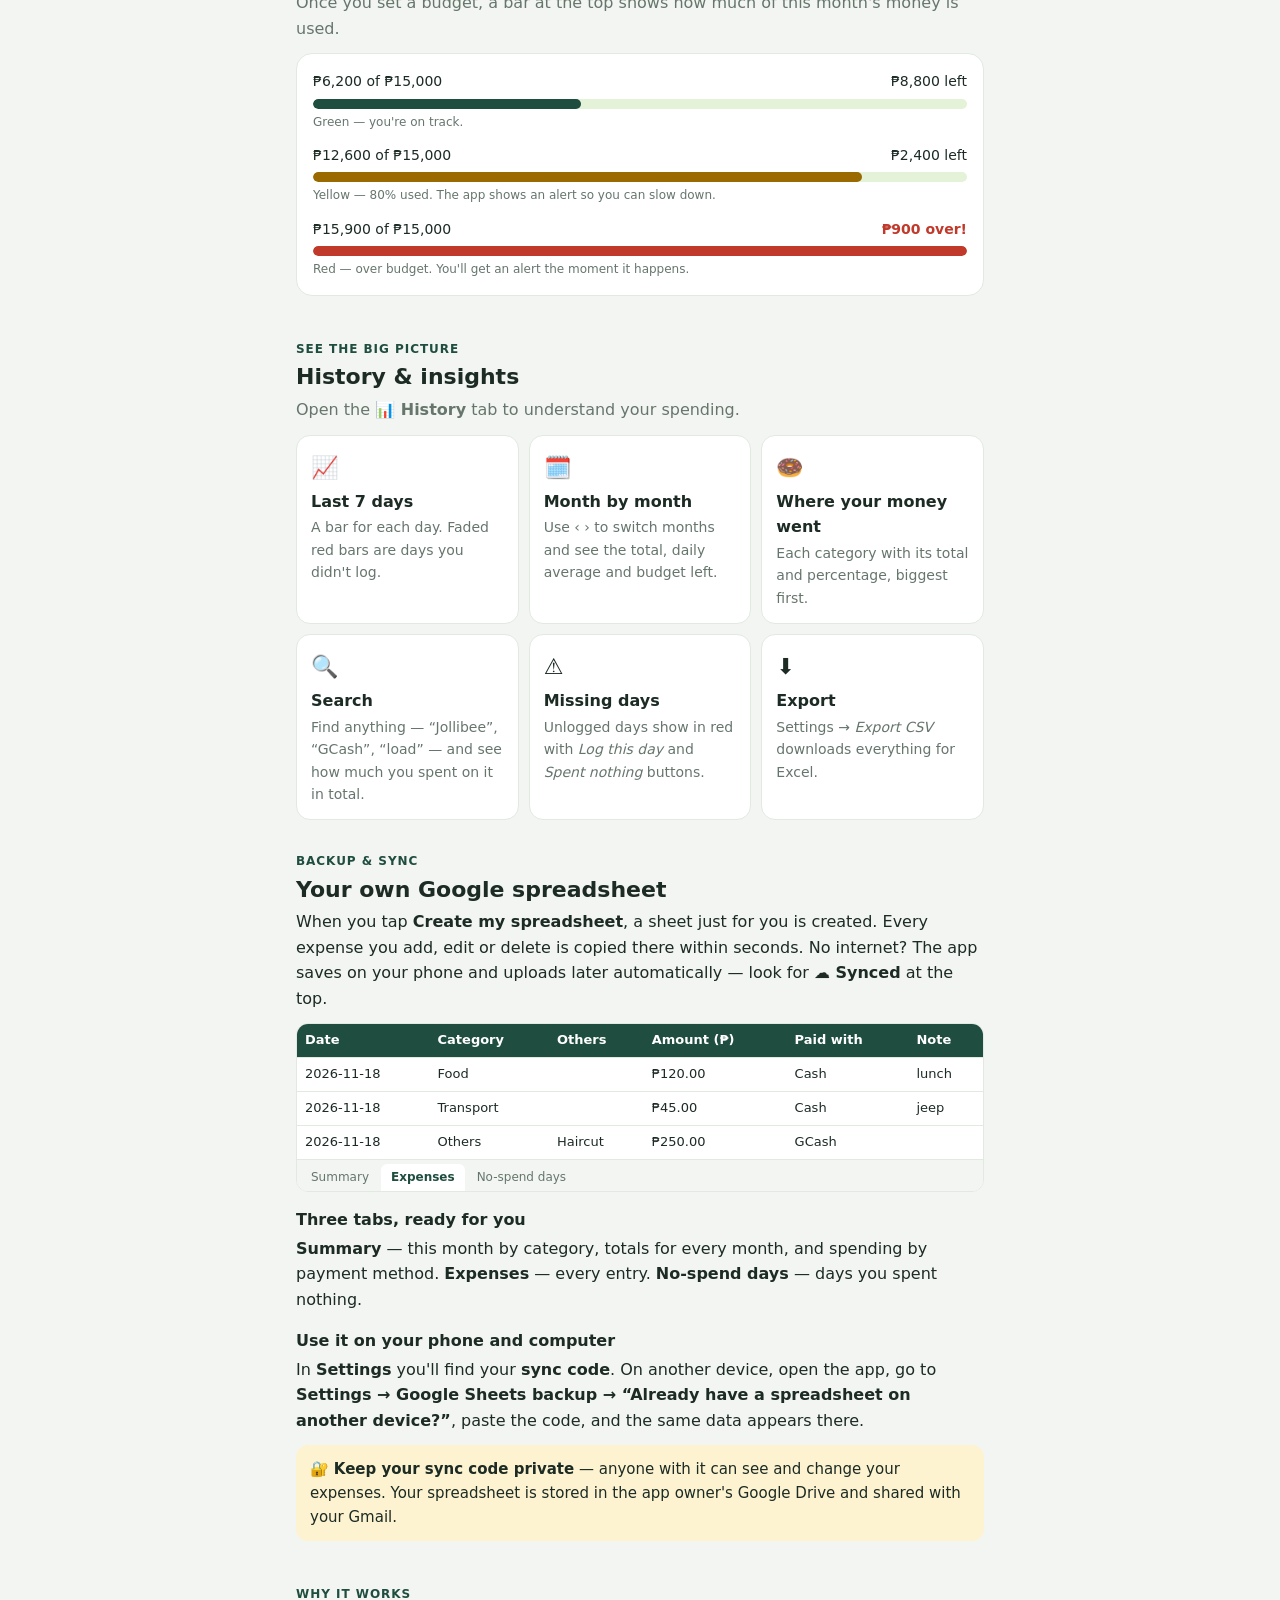
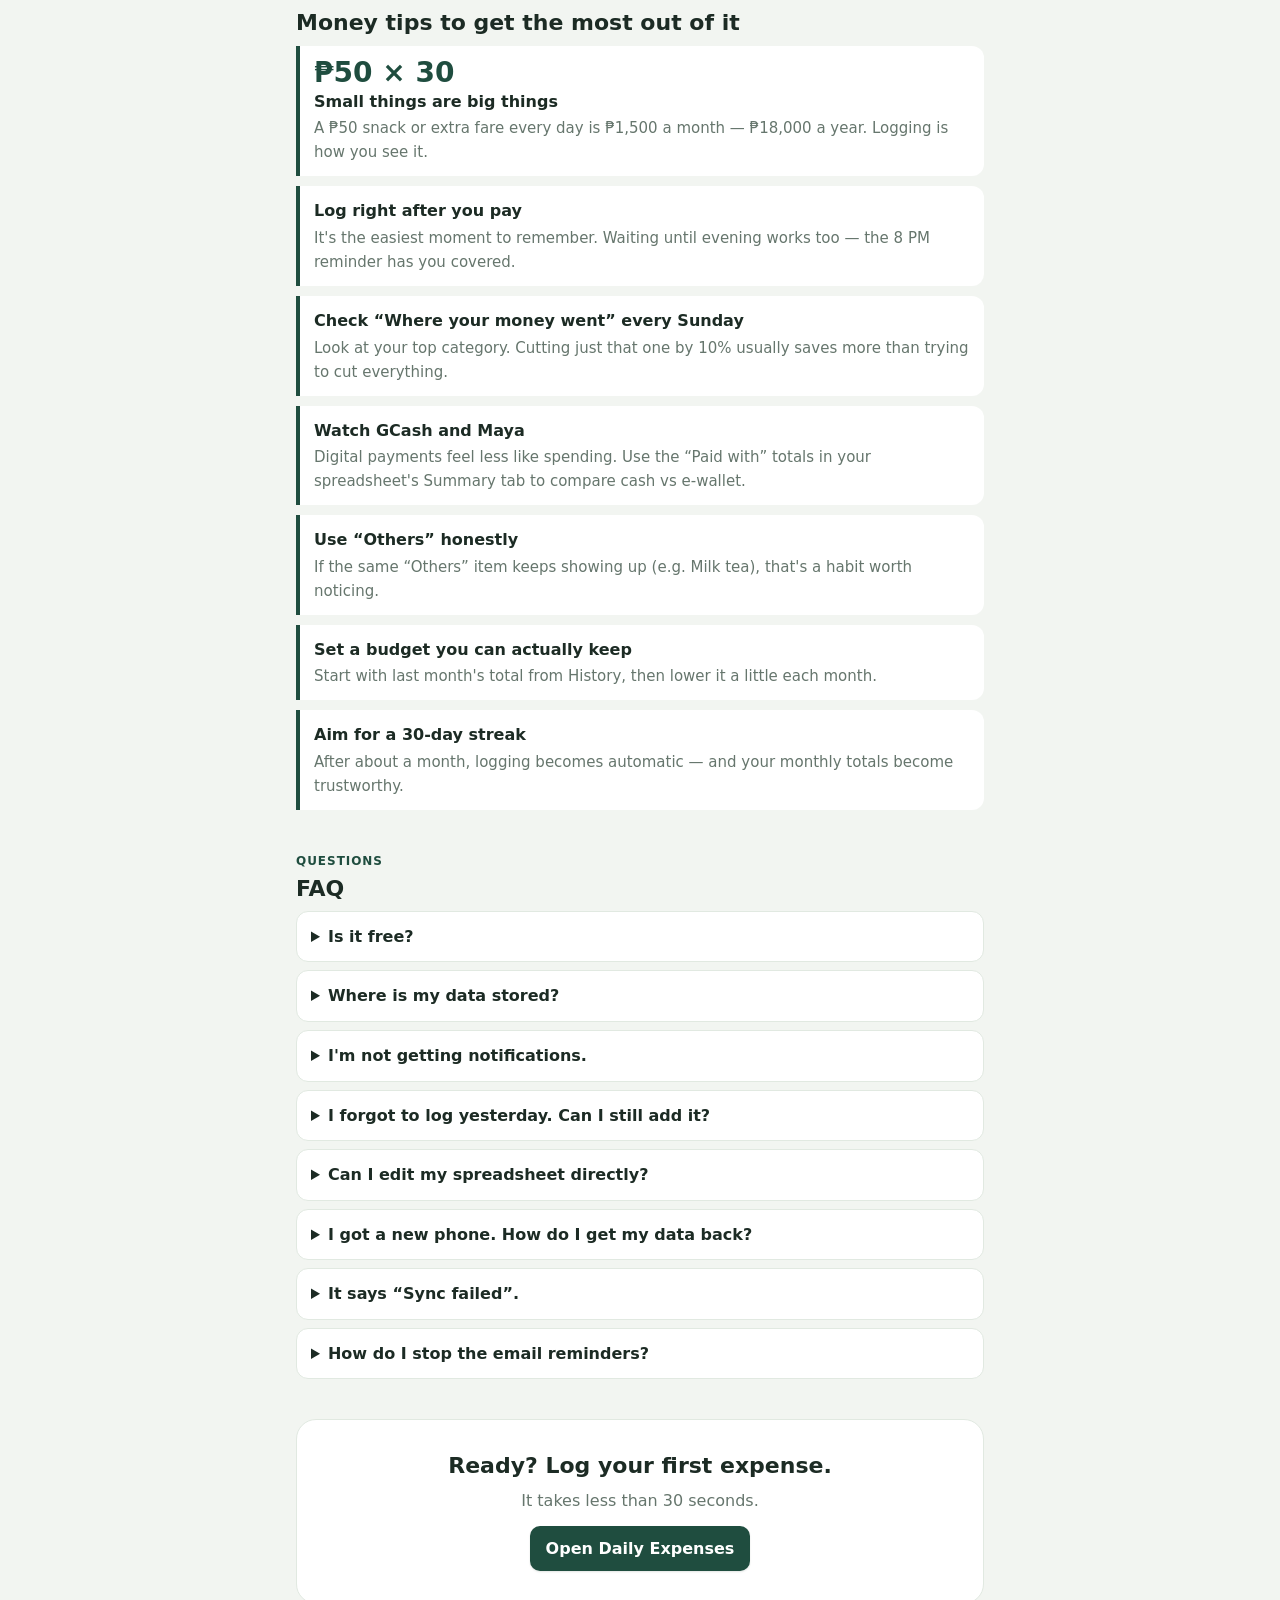
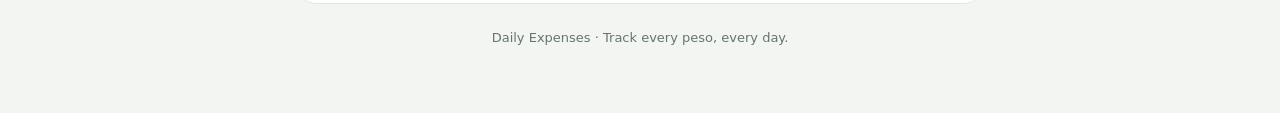
==== commit 3acad54e: "Switch to sage green color palette Co-Authored-By: Claude Opus 5.5 <noreply@anthropic.com>" ====
--- a/guide.html
+++ b/guide.html
@@ -3,22 +3,22 @@
 <head>
 <meta charset="utf-8">
 <meta name="viewport" content="width=device-width, initial-scale=1, viewport-fit=cover">
-<meta name="theme-color" content="#ea580c">
+<meta name="theme-color" content="#1f4d3f">
 <title>How Daily Expenses Works</title>
 <meta name="description" content="A simple guide to tracking your daily spending in pesos, with reminders, budgets and Google Sheets backup.">
 <link rel="icon" href="icon.svg" type="image/svg+xml">
 <link rel="manifest" href="manifest.webmanifest">
 <style>
 :root {
-  --bg: #fff8f3; --card: #ffffff; --text: #1f1a17; --muted: #6f655e; --line: #f0e4da;
-  --brand: #ea580c; --brand-2: #f97316; --brand-soft: #ffedd5; --brand-text: #c2410c;
-  --warn: #a16207; --warn-soft: #fef9c3; --danger: #b91c1c; --danger-soft: #fee2e2; --ok: #15803d; --ok-soft: #dcfce7;
+  --bg: #f2f5f1; --card: #ffffff; --text: #1c2b24; --muted: #66766d; --line: #e1e9e1;
+  --brand: #1f4d3f; --brand-2: #b6e388; --brand-soft: #e4f3d8; --brand-text: #1f4d3f; --on-brand: #ffffff; --toast-action: #b6e388;
+  --warn: #9a6a00; --warn-soft: #fdf3d0; --danger: #c0392b; --danger-soft: #fde4e1; --ok: #2f7d4f; --ok-soft: #e4f3d8;
 }
 @media (prefers-color-scheme: dark) {
   :root {
-    --bg: #15100c; --card: #201913; --text: #f5ede6; --muted: #a8998d; --line: #362a21;
-    --brand: #f97316; --brand-2: #fb923c; --brand-soft: #3d2210; --brand-text: #fdba74;
-    --warn: #facc15; --warn-soft: #3a300a; --danger: #f87171; --danger-soft: #3b1414; --ok: #4ade80; --ok-soft: #12301c;
+    --bg: #0f1713; --card: #17221c; --text: #e7efe9; --muted: #93a69a; --line: #26352d;
+    --brand: #b6e388; --brand-2: #8cc96a; --brand-soft: #203528; --brand-text: #c4ec9c; --on-brand: #10261b; --toast-action: #1f4d3f;
+    --warn: #f2c94c; --warn-soft: #362d0d; --danger: #f28b82; --danger-soft: #3a1a17; --ok: #8fd18f; --ok-soft: #1b3324;
   }
 }
 * { box-sizing: border-box; }
@@ -39,7 +39,7 @@
 .brand { display: flex; align-items: center; gap: 8px; font-weight: 800; text-decoration: none; color: var(--text); }
 .brand img { width: 28px; height: 28px; border-radius: 7px; }
 .btn { display: inline-block; text-decoration: none; font-weight: 700; border-radius: 10px; padding: 10px 16px;
-  background: linear-gradient(135deg, var(--brand-2), var(--brand)); color: #fff; box-shadow: 0 2px 8px rgba(234,88,12,.25); }
+  background: var(--brand); color: var(--on-brand); box-shadow: 0 1px 2px rgba(16, 38, 27, .12); }
 .btn.small { padding: 7px 12px; font-size: 14px; }
 
 /* hero */
@@ -62,7 +62,7 @@
 .steps { display: grid; gap: 10px; counter-reset: s; margin-top: 12px; }
 .step { display: grid; grid-template-columns: 36px 1fr; gap: 12px; background: var(--card); border: 1px solid var(--line); border-radius: 14px; padding: 14px; }
 .step::before { counter-increment: s; content: counter(s); width: 36px; height: 36px; border-radius: 50%; display: grid; place-items: center;
-  background: var(--brand); color: #fff; font-weight: 800; }
+  background: var(--brand); color: var(--on-brand); font-weight: 800; }
 .step > div > b:first-child { display: block; margin-bottom: 2px; }
 .step p { margin: 0; font-size: 15px; color: var(--muted); }
 
@@ -75,11 +75,11 @@
 .phone .lbl { font-size: 11px; font-weight: 700; color: var(--muted); margin: 8px 0 4px; }
 .chips { display: flex; flex-wrap: wrap; gap: 4px; }
 .chip { border: 1px solid var(--line); border-radius: 999px; padding: 2px 8px; font-size: 12px; }
-.chip.on { background: var(--brand); color: #fff; border-color: var(--brand); font-weight: 600; }
+.chip.on { background: var(--brand); color: var(--on-brand); border-color: var(--brand); font-weight: 600; }
 .phone .field { border: 1px solid var(--brand); border-radius: 8px; padding: 6px 8px; background: var(--bg); }
 .phone .field.plain { border-color: var(--line); color: var(--muted); }
-.phone .add { margin-top: 10px; text-align: center; border-radius: 10px; padding: 8px; color: #fff; font-weight: 700;
-  background: linear-gradient(135deg, var(--brand-2), var(--brand)); }
+.phone .add { margin-top: 10px; text-align: center; border-radius: 10px; padding: 8px; color: var(--on-brand); font-weight: 700;
+  background: var(--brand); }
 .callouts { display: grid; gap: 10px; }
 .callout { display: grid; grid-template-columns: 28px 1fr; gap: 10px; font-size: 15px; }
 .callout .n { width: 28px; height: 28px; border-radius: 50%; background: var(--brand-soft); color: var(--brand-text); font-weight: 800; display: grid; place-items: center; font-size: 13px; }
@@ -117,7 +117,7 @@
 /* sheets */
 .sheet { border: 1px solid var(--line); border-radius: 12px; overflow: hidden; font-size: 13px; background: var(--card); margin-top: 12px; }
 .sheet table { width: 100%; border-collapse: collapse; }
-.sheet th { background: var(--brand); color: #fff; text-align: left; padding: 6px 8px; font-weight: 700; }
+.sheet th { background: var(--brand); color: var(--on-brand); text-align: left; padding: 6px 8px; font-weight: 700; }
 .sheet td { border-top: 1px solid var(--line); padding: 6px 8px; font-variant-numeric: tabular-nums; }
 .sheet .tabs { display: flex; gap: 2px; background: var(--bg); padding: 4px 4px 0; border-top: 1px solid var(--line); }
 .sheet .tabs span { padding: 4px 10px; font-size: 12px; border-radius: 6px 6px 0 0; color: var(--muted); }
@@ -244,8 +244,8 @@
     <p class="muted">Once you set a budget, a bar at the top shows how much of this month's money is used.</p>
     <div class="card">
       <div class="mrow"><span>₱6,200 of ₱15,000</span><span>₱8,800 left</span></div>
-      <div class="meter"><i style="width:41%;background:linear-gradient(90deg,var(--brand-2),var(--brand))"></i></div>
-      <div class="mcap">Orange — you're on track.</div>
+      <div class="meter"><i style="width:41%;background:var(--brand)"></i></div>
+      <div class="mcap">Green — you're on track.</div>
       <div class="mrow"><span>₱12,600 of ₱15,000</span><span>₱2,400 left</span></div>
       <div class="meter"><i style="width:84%;background:var(--warn)"></i></div>
       <div class="mcap">Yellow — 80% used. The app shows an alert so you can slow down.</div>
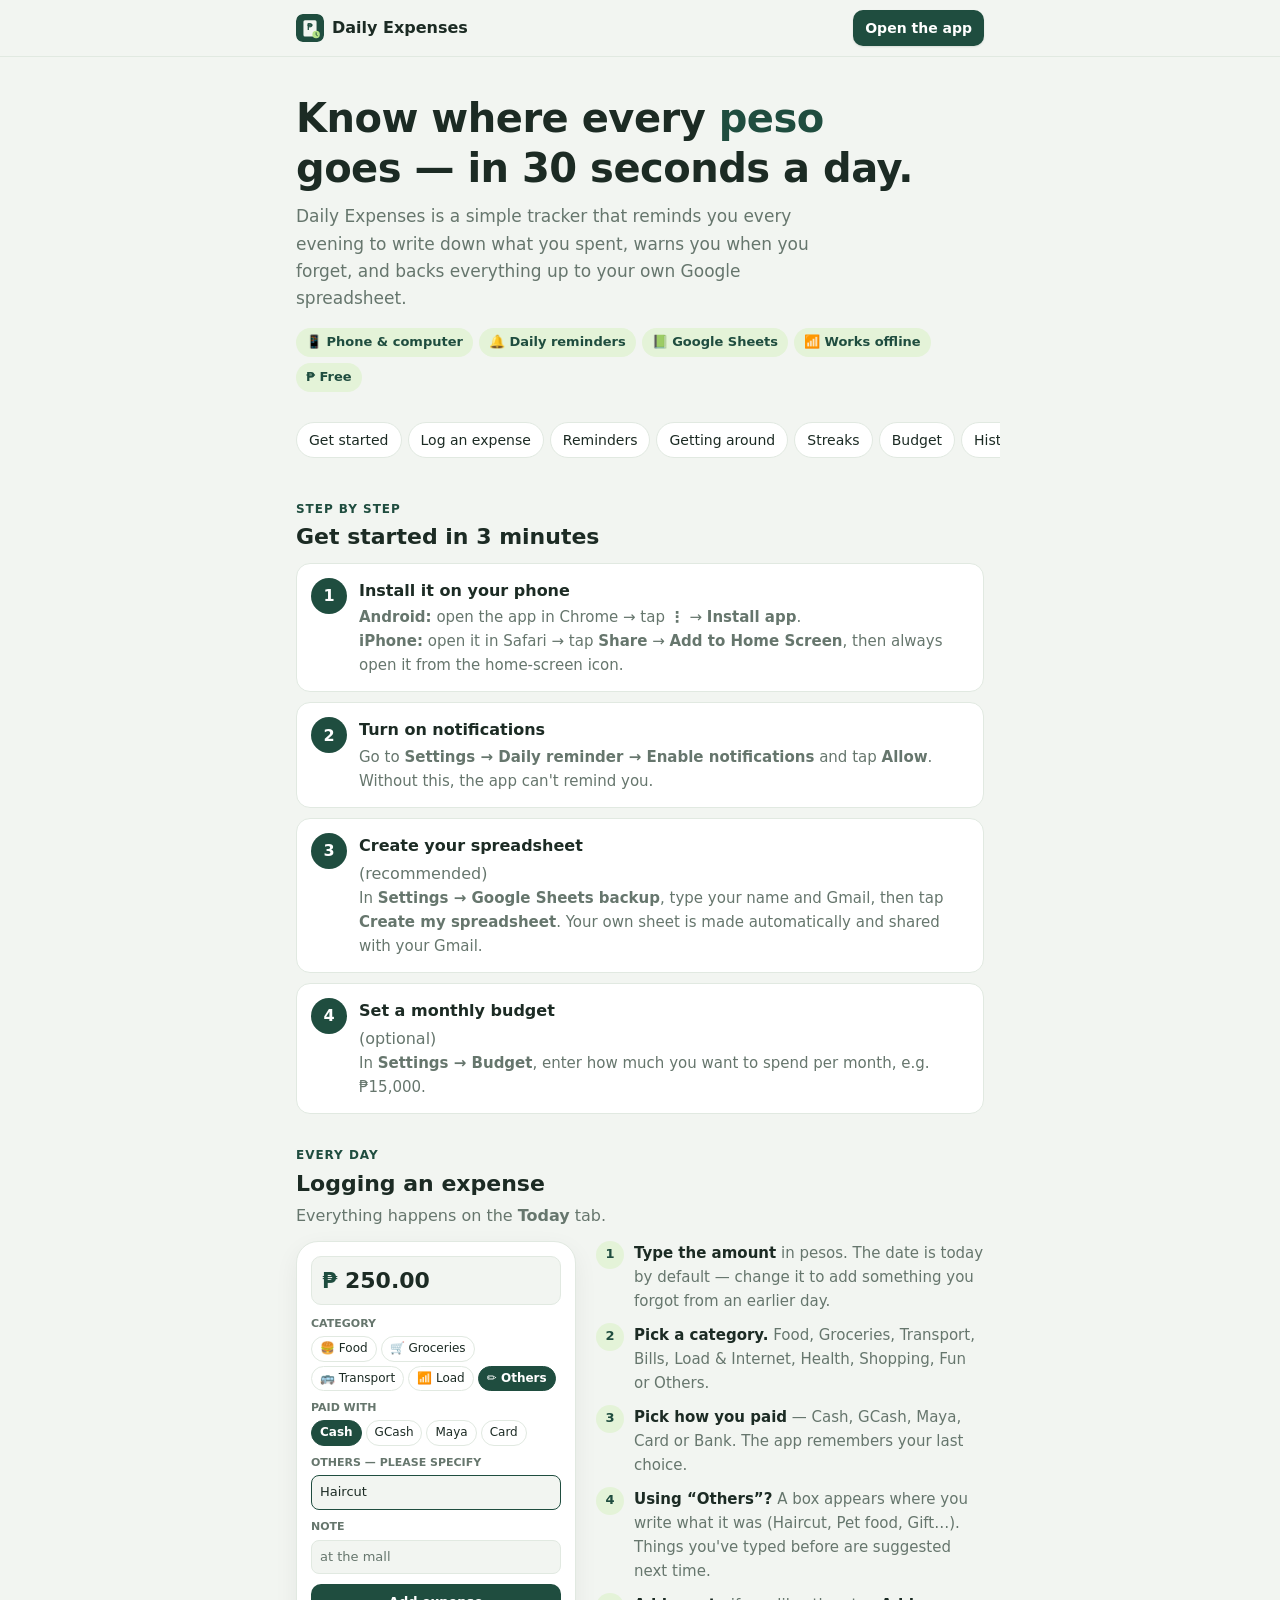
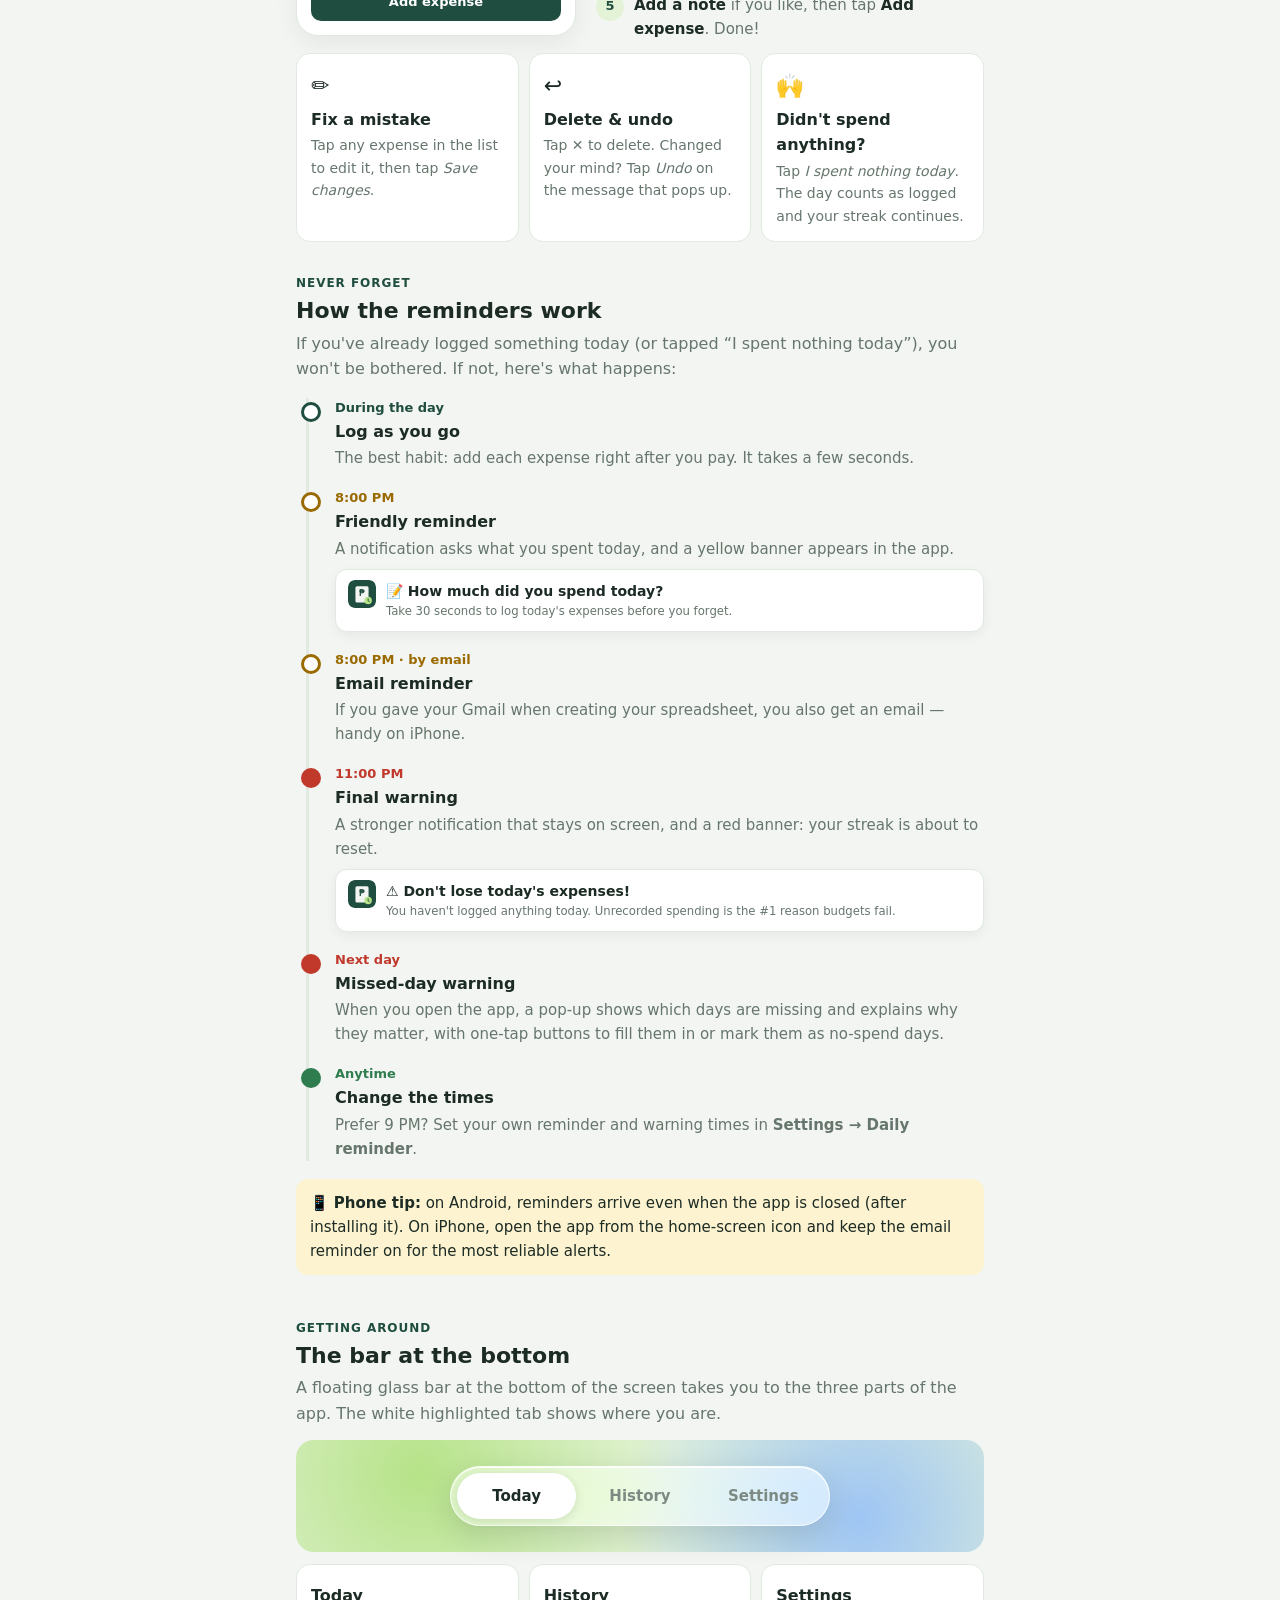
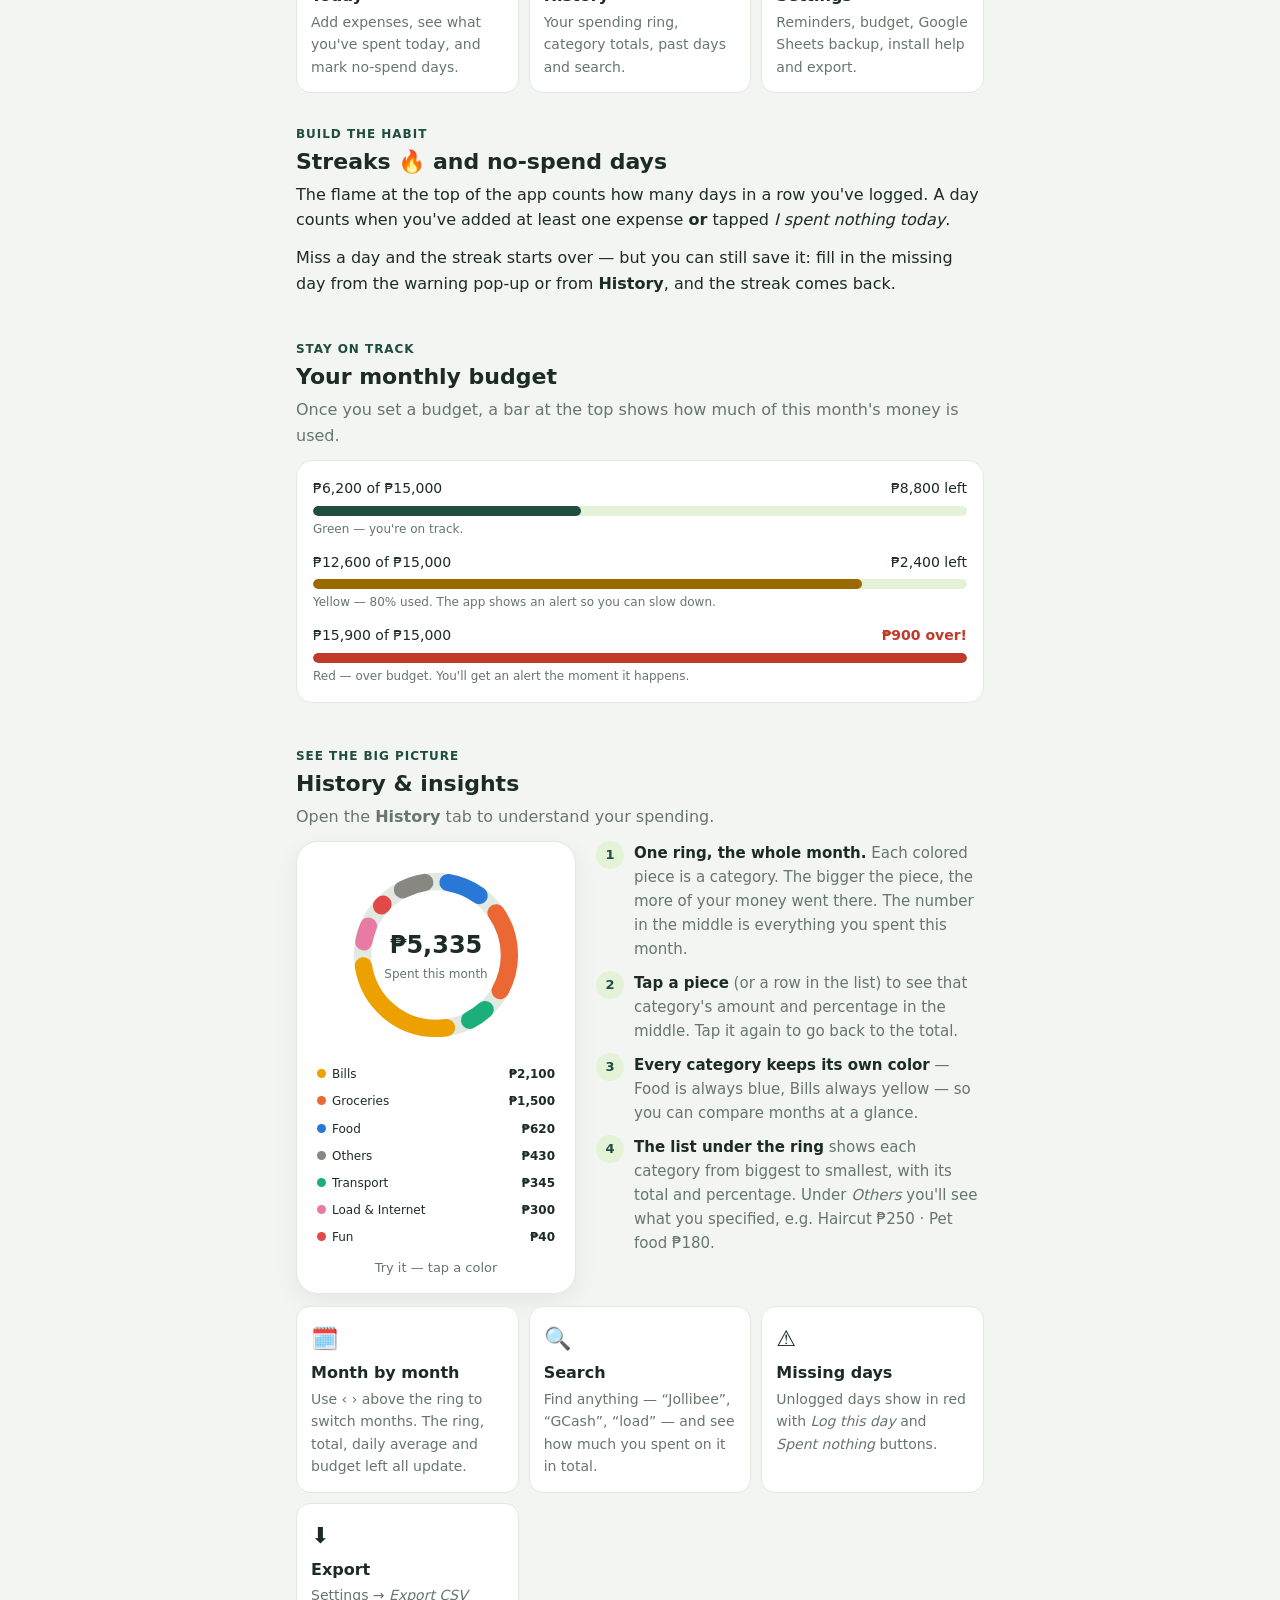
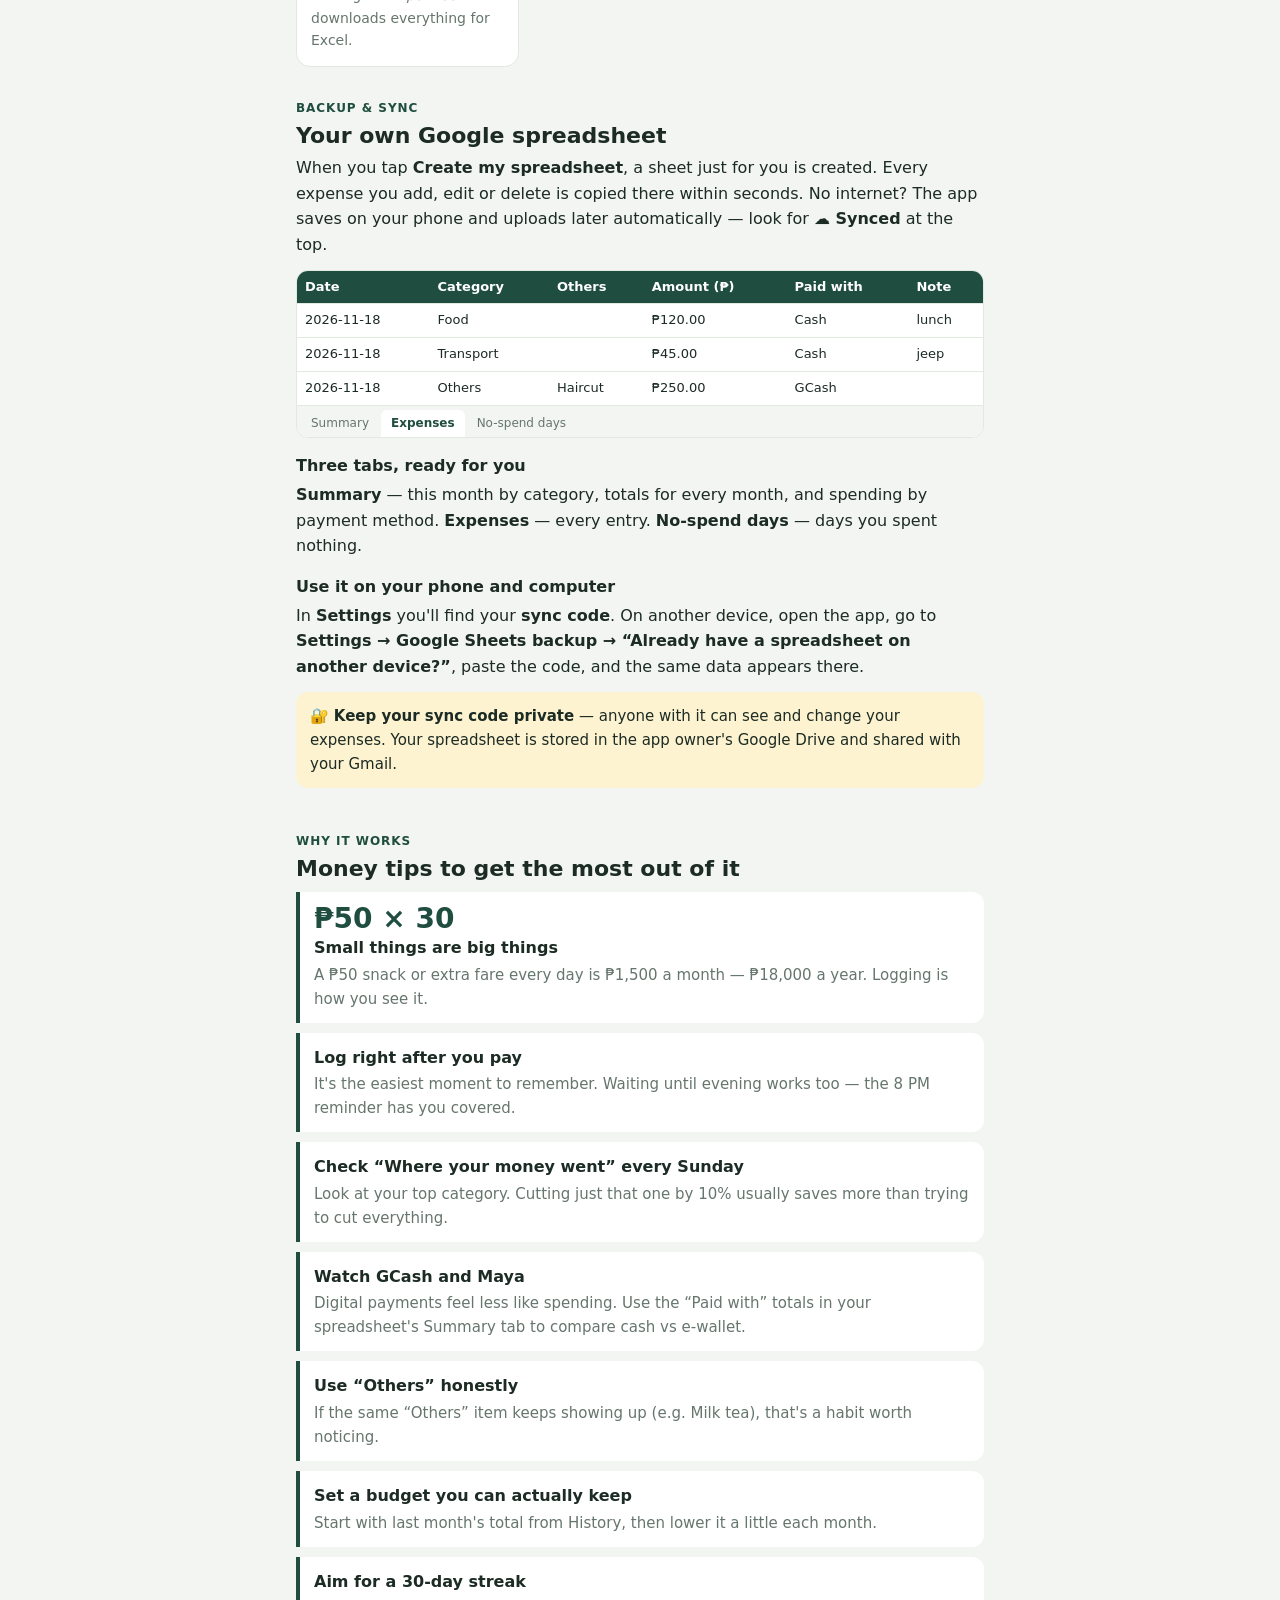
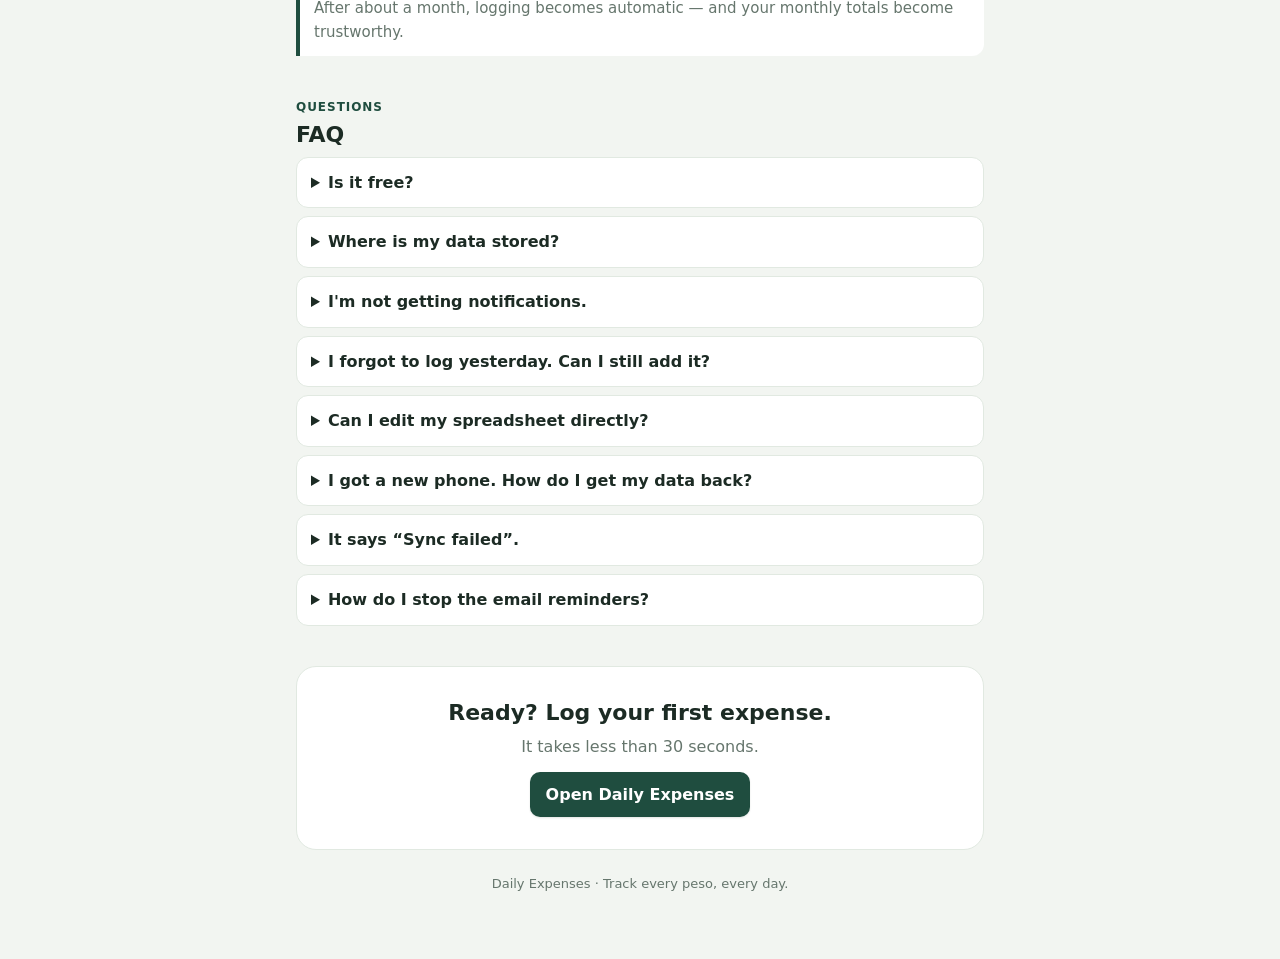
==== commit d0ae8f45: "Glass navigation bar, spending donut chart, updated guide Co-Authored-By: Claude Opus 5.5 <noreply@a" ====
--- a/guide.html
+++ b/guide.html
@@ -4,22 +4,17 @@
 <meta charset="utf-8">
 <meta name="viewport" content="width=device-width, initial-scale=1, viewport-fit=cover">
 <meta name="theme-color" content="#1f4d3f">
+<meta name="color-scheme" content="light only">
 <title>How Daily Expenses Works</title>
 <meta name="description" content="A simple guide to tracking your daily spending in pesos, with reminders, budgets and Google Sheets backup.">
 <link rel="icon" href="icon.svg" type="image/svg+xml">
 <link rel="manifest" href="manifest.webmanifest">
 <style>
 :root {
+  color-scheme: light;
   --bg: #f2f5f1; --card: #ffffff; --text: #1c2b24; --muted: #66766d; --line: #e1e9e1;
   --brand: #1f4d3f; --brand-2: #b6e388; --brand-soft: #e4f3d8; --brand-text: #1f4d3f; --on-brand: #ffffff; --toast-action: #b6e388;
   --warn: #9a6a00; --warn-soft: #fdf3d0; --danger: #c0392b; --danger-soft: #fde4e1; --ok: #2f7d4f; --ok-soft: #e4f3d8;
-}
-@media (prefers-color-scheme: dark) {
-  :root {
-    --bg: #0f1713; --card: #17221c; --text: #e7efe9; --muted: #93a69a; --line: #26352d;
-    --brand: #b6e388; --brand-2: #8cc96a; --brand-soft: #203528; --brand-text: #c4ec9c; --on-brand: #10261b; --toast-action: #1f4d3f;
-    --warn: #f2c94c; --warn-soft: #362d0d; --danger: #f28b82; --danger-soft: #3a1a17; --ok: #8fd18f; --ok-soft: #1b3324;
-  }
 }
 * { box-sizing: border-box; }
 html { scroll-behavior: smooth; }
@@ -139,6 +134,29 @@
 .cta { text-align: center; padding: 32px 16px; margin-top: 28px; background: var(--card); border: 1px solid var(--line); border-radius: 20px; }
 .cta h2 { margin-bottom: 8px; }
 footer { text-align: center; font-size: 13px; color: var(--muted); padding-top: 24px; }
+
+/* glass nav demo */
+.glass-demo { margin: 14px 0 4px; padding: 26px 16px; border-radius: 18px;
+  background: radial-gradient(circle at 18% 30%, #b6e388 0, transparent 45%), radial-gradient(circle at 82% 70%, #9ec5f4 0, transparent 42%), var(--brand-soft); }
+.glass-nav { display: flex; gap: 4px; padding: 6px; border-radius: 999px; max-width: 380px; margin: 0 auto;
+  background: rgba(255,255,255,.55); -webkit-backdrop-filter: blur(18px) saturate(1.6); backdrop-filter: blur(18px) saturate(1.6);
+  border: 1px solid rgba(255,255,255,.75); box-shadow: 0 10px 30px rgba(16,38,27,.14), inset 0 1px 0 rgba(255,255,255,.9); }
+.glass-nav span { flex: 1; text-align: center; padding: 11px 0; border-radius: 999px; font-weight: 800; font-size: 15px; color: #7d8a83; }
+.glass-nav span.on { background: #fff; color: var(--text); box-shadow: 0 2px 10px rgba(16,38,27,.12); }
+/* donut demo */
+.donut-box { position: relative; width: 190px; margin: 4px auto 12px; }
+.donut-box svg { display: block; width: 100%; height: auto; overflow: visible; }
+.donut-box .seg { fill: none; stroke-width: 20; stroke-linecap: round; cursor: pointer; transition: stroke-width .15s, opacity .15s; }
+.donut-box .seg.on { stroke-width: 26; }
+.donut-box svg.focus .seg:not(.on) { opacity: .35; }
+.donut-box .track { fill: none; stroke: var(--line); stroke-width: 20; }
+.donut-mid { position: absolute; inset: 0; display: grid; place-content: center; text-align: center; pointer-events: none; }
+.donut-mid b { font-size: 24px; font-weight: 800; font-variant-numeric: tabular-nums; }
+.donut-mid span { font-size: 12px; color: var(--muted); }
+.g-legend { display: grid; gap: 2px; }
+.g-legend div { display: flex; justify-content: space-between; font-size: 12px; cursor: pointer; padding: 3px 6px; border-radius: 6px; }
+.g-legend div.on { background: var(--brand-soft); }
+.g-legend i { display: inline-block; width: 9px; height: 9px; border-radius: 50%; margin-right: 6px; }
 </style>
 </head>
 <body>
@@ -157,7 +175,7 @@
 
   <nav class="toc" aria-label="On this page">
     <a href="#start">Get started</a><a href="#log">Log an expense</a><a href="#reminders">Reminders</a>
-    <a href="#streak">Streaks</a><a href="#budget">Budget</a><a href="#history">History</a>
+    <a href="#nav">Getting around</a><a href="#streak">Streaks</a><a href="#budget">Budget</a><a href="#history">History</a>
     <a href="#sheets">Google Sheets</a><a href="#insights">Money tips</a><a href="#faq">FAQ</a>
   </nav>
 
@@ -170,7 +188,7 @@
         <p><b>Android:</b> open the app in Chrome → tap <b>⋮</b> → <b>Install app</b>.<br>
         <b>iPhone:</b> open it in Safari → tap <b>Share</b> → <b>Add to Home Screen</b>, then always open it from the home-screen icon.</p></div></div>
       <div class="step"><div><b>Turn on notifications</b>
-        <p>Go to <b>⚙️ Settings → Daily reminder → Enable notifications</b> and tap <b>Allow</b>. Without this, the app can't remind you.</p></div></div>
+        <p>Go to <b>Settings → Daily reminder → Enable notifications</b> and tap <b>Allow</b>. Without this, the app can't remind you.</p></div></div>
       <div class="step"><div><b>Create your spreadsheet</b> <span class="muted">(recommended)</span>
         <p>In <b>Settings → Google Sheets backup</b>, type your name and Gmail, then tap <b>Create my spreadsheet</b>. Your own sheet is made automatically and shared with your Gmail.</p></div></div>
       <div class="step"><div><b>Set a monthly budget</b> <span class="muted">(optional)</span>
@@ -182,7 +200,7 @@
   <section id="log">
     <div class="eyebrow">Every day</div>
     <h2>Logging an expense</h2>
-    <p class="muted">Everything happens on the <b>📝 Today</b> tab.</p>
+    <p class="muted">Everything happens on the <b>Today</b> tab.</p>
     <div class="demo">
       <div class="phone" aria-hidden="true">
         <div class="amt"><span>₱</span> 250.00</div>
@@ -229,6 +247,21 @@
     <div class="note">📱 <b>Phone tip:</b> on Android, reminders arrive even when the app is closed (after installing it). On iPhone, open the app from the home-screen icon and keep the email reminder on for the most reliable alerts.</div>
   </section>
 
+  <!-- NAV -->
+  <section id="nav">
+    <div class="eyebrow">Getting around</div>
+    <h2>The bar at the bottom</h2>
+    <p class="muted">A floating glass bar at the bottom of the screen takes you to the three parts of the app. The white highlighted tab shows where you are.</p>
+    <div class="glass-demo" aria-hidden="true">
+      <div class="glass-nav"><span class="on">Today</span><span>History</span><span>Settings</span></div>
+    </div>
+    <div class="grid">
+      <div class="feat"><b>Today</b><p>Add expenses, see what you've spent today, and mark no-spend days.</p></div>
+      <div class="feat"><b>History</b><p>Your spending ring, category totals, past days and search.</p></div>
+      <div class="feat"><b>Settings</b><p>Reminders, budget, Google Sheets backup, install help and export.</p></div>
+    </div>
+  </section>
+
   <!-- STREAK -->
   <section id="streak">
     <div class="eyebrow">Build the habit</div>
@@ -259,11 +292,25 @@
   <section id="history">
     <div class="eyebrow">See the big picture</div>
     <h2>History &amp; insights</h2>
-    <p class="muted">Open the <b>📊 History</b> tab to understand your spending.</p>
+    <p class="muted">Open the <b>History</b> tab to understand your spending.</p>
+    <div class="demo">
+      <div class="phone donut-demo">
+        <div class="donut-box">
+          <svg id="gDonut" viewBox="0 0 220 220" role="img" aria-label="Example spending ring"></svg>
+          <div class="donut-mid"><b id="gMid">₱5,335</b><span id="gCap">Spent this month</span></div>
+        </div>
+        <div id="gLegend" class="g-legend"></div>
+        <p class="small muted" style="text-align:center;margin:8px 0 0">Try it — tap a color</p>
+      </div>
+      <div class="callouts">
+        <div class="callout"><span class="n">1</span><p><b>One ring, the whole month.</b> Each colored piece is a category. The bigger the piece, the more of your money went there. The number in the middle is everything you spent this month.</p></div>
+        <div class="callout"><span class="n">2</span><p><b>Tap a piece</b> (or a row in the list) to see that category's amount and percentage in the middle. Tap it again to go back to the total.</p></div>
+        <div class="callout"><span class="n">3</span><p><b>Every category keeps its own color</b> — Food is always blue, Bills always yellow — so you can compare months at a glance.</p></div>
+        <div class="callout"><span class="n">4</span><p><b>The list under the ring</b> shows each category from biggest to smallest, with its total and percentage. Under <i>Others</i> you'll see what you specified, e.g. Haircut ₱250 · Pet food ₱180.</p></div>
+      </div>
+    </div>
     <div class="grid">
-      <div class="feat"><div class="ic">📈</div><b>Last 7 days</b><p>A bar for each day. Faded red bars are days you didn't log.</p></div>
-      <div class="feat"><div class="ic">🗓️</div><b>Month by month</b><p>Use ‹ › to switch months and see the total, daily average and budget left.</p></div>
-      <div class="feat"><div class="ic">🍩</div><b>Where your money went</b><p>Each category with its total and percentage, biggest first.</p></div>
+      <div class="feat"><div class="ic">🗓️</div><b>Month by month</b><p>Use ‹ › above the ring to switch months. The ring, total, daily average and budget left all update.</p></div>
       <div class="feat"><div class="ic">🔍</div><b>Search</b><p>Find anything — “Jollibee”, “GCash”, “load” — and see how much you spent on it in total.</p></div>
       <div class="feat"><div class="ic">⚠️</div><b>Missing days</b><p>Unlogged days show in red with <i>Log this day</i> and <i>Spent nothing</i> buttons.</p></div>
       <div class="feat"><div class="ic">⬇️</div><b>Export</b><p>Settings → <i>Export CSV</i> downloads everything for Excel.</p></div>
@@ -326,5 +373,38 @@
 
   <footer>Daily Expenses · Track every peso, every day.</footer>
 </main>
+<script>
+(function () {
+  var data = [['Food','#2a78d6',620],['Groceries','#eb6834',1500],['Transport','#1baf7a',345],['Bills','#eda100',2100],
+    ['Load & Internet','#e87ba4',300],['Fun','#e34948',40],['Others','#898781',430]];
+  var total = 5335, R = 85, C = 2 * Math.PI * R, W = 20, SP = 8, free = C - data.length * (W + SP), focus = null;
+  var svg = document.getElementById('gDonut'), mid = document.getElementById('gMid'), cap = document.getElementById('gCap'), leg = document.getElementById('gLegend');
+  var peso = function (n) { return '\u20b1' + n.toLocaleString('en-PH'); };
+  function draw() {
+    var h = '<circle class="track" cx="110" cy="110" r="85"></circle>', off = 0;
+    data.forEach(function (d) {
+      var len = Math.max(0.01, d[2] / total * free);
+      h += '<circle class="seg' + (focus === d[0] ? ' on' : '') + '" data-k="' + d[0] + '" cx="110" cy="110" r="85" stroke="' + d[1] +
+        '" stroke-dasharray="' + len.toFixed(2) + ' ' + C.toFixed(2) + '" stroke-dashoffset="' + (-(off + (W + SP) / 2)).toFixed(2) +
+        '" transform="rotate(-90 110 110)"><title>' + d[0] + ': ' + peso(d[2]) + '</title></circle>';
+      off += len + W + SP;
+    });
+    svg.innerHTML = h;
+    svg.classList.toggle('focus', !!focus);
+    var f = data.filter(function (d) { return d[0] === focus; })[0];
+    mid.textContent = peso(f ? f[2] : total);
+    cap.textContent = f ? f[0] + ' \u00b7 ' + Math.round(f[2] / total * 100) + '%' : 'Spent this month';
+    leg.innerHTML = data.slice().sort(function (a, b) { return b[2] - a[2]; }).map(function (d) {
+      return '<div data-k="' + d[0] + '"' + (focus === d[0] ? ' class="on"' : '') + '><span><i style="background:' + d[1] + '"></i>' + d[0] +
+        '</span><b>' + peso(d[2]) + '</b></div>';
+    }).join('');
+  }
+  document.querySelector('.donut-demo').addEventListener('click', function (e) {
+    var t = e.target.closest('[data-k]'); if (!t) return;
+    var k = t.getAttribute('data-k'); focus = focus === k ? null : k; draw();
+  });
+  draw();
+})();
+</script>
 </body>
 </html>
